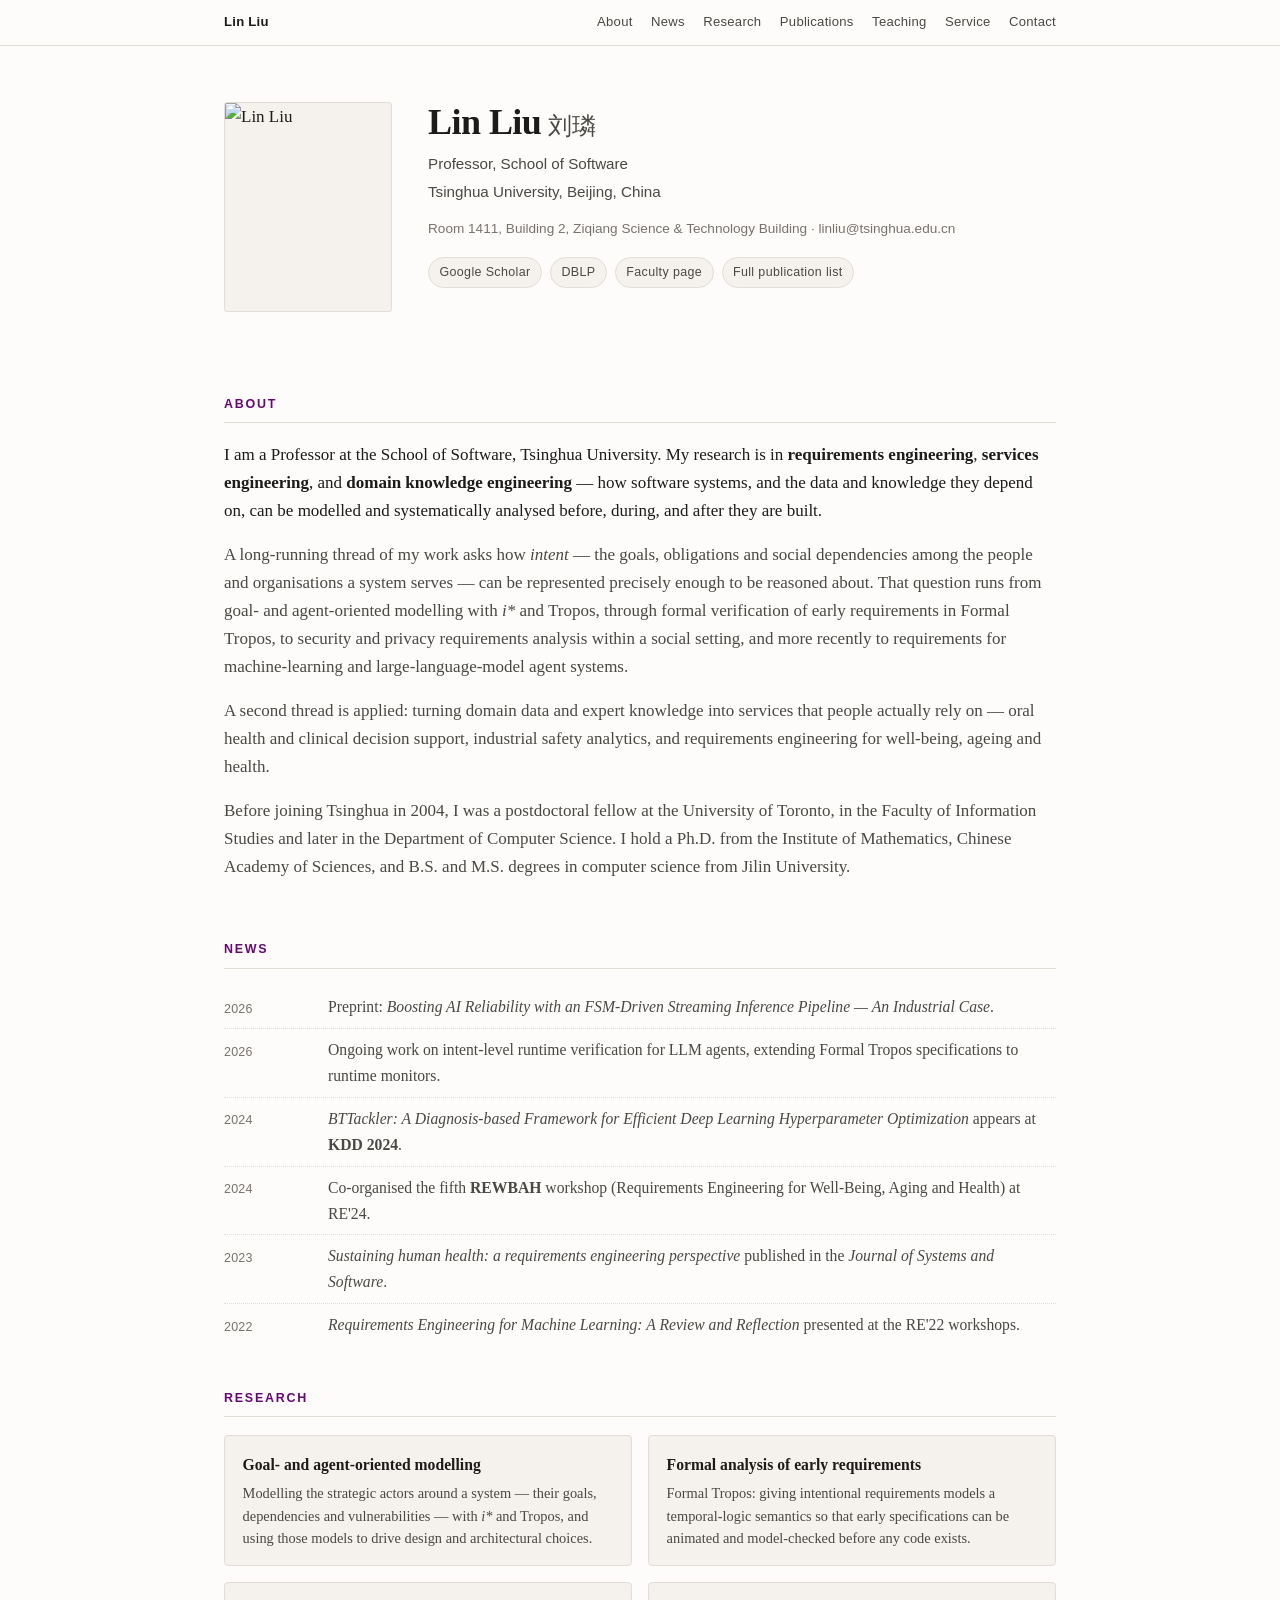
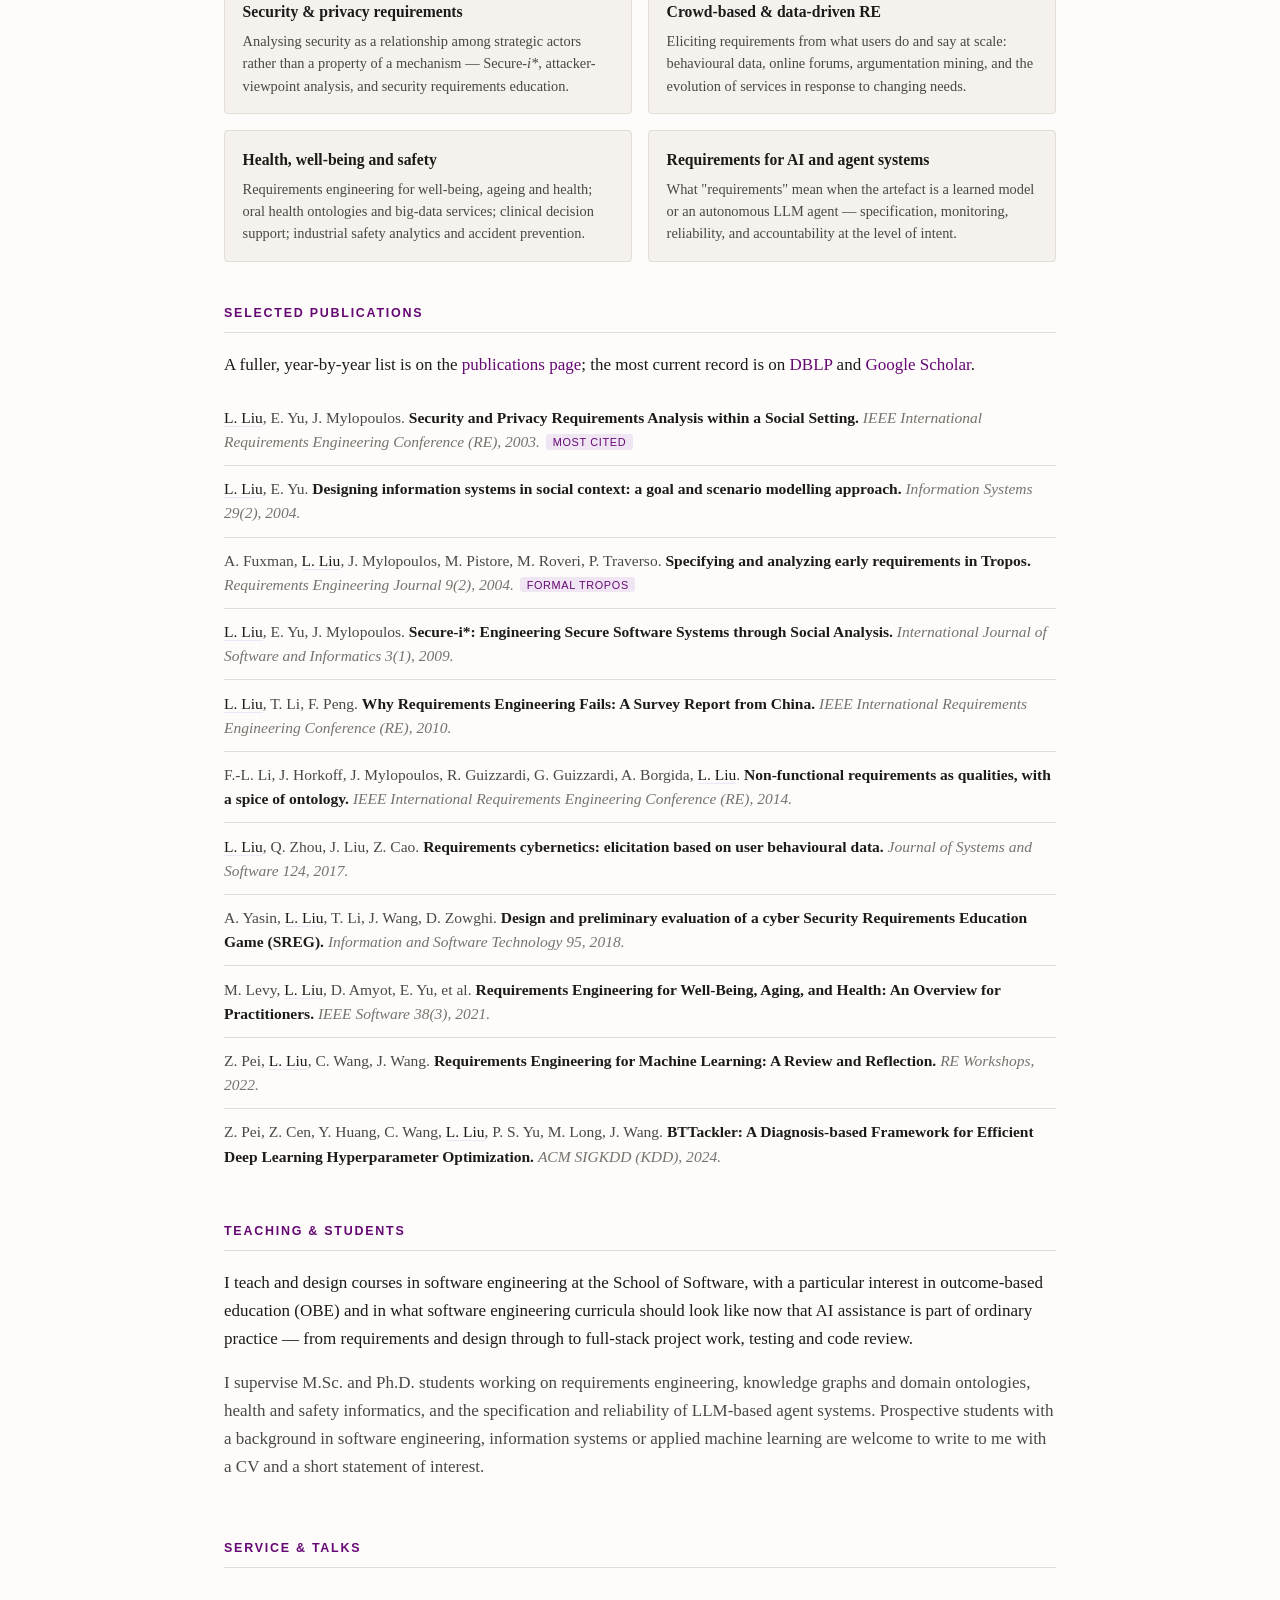
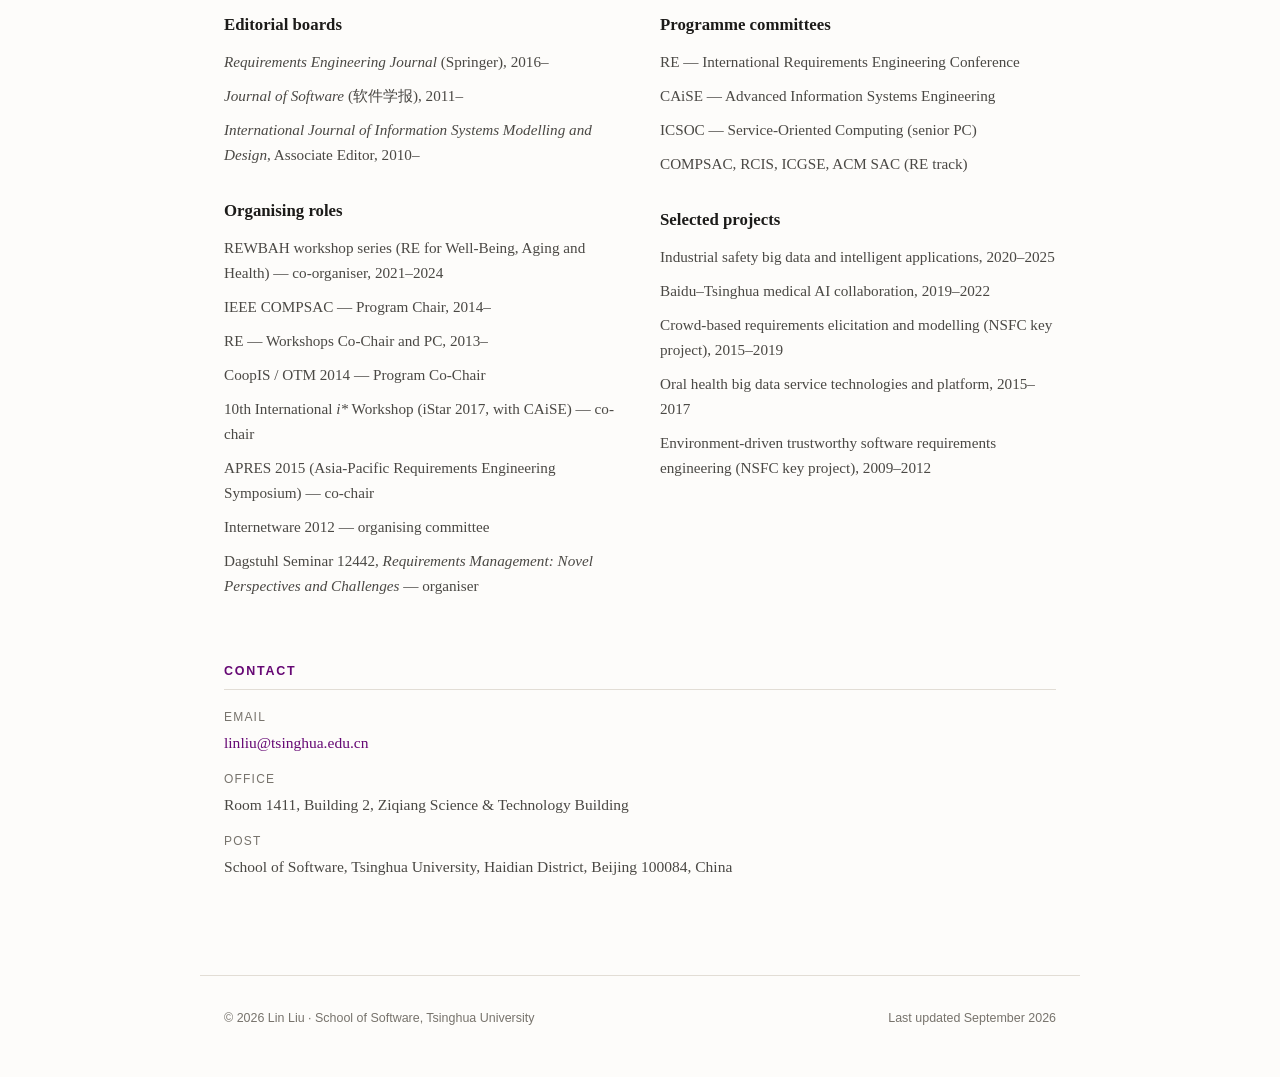
==== index.html @ 6e32fe5e "Add files via upload" ====
<!DOCTYPE html>
<html lang="en">
<head>
<meta charset="utf-8">
<meta name="viewport" content="width=device-width, initial-scale=1">
<title>Lin Liu — School of Software, Tsinghua University</title>
<meta name="description" content="Lin Liu is a Professor at the School of Software, Tsinghua University, working on requirements engineering, services engineering, and domain knowledge engineering.">
<meta property="og:title" content="Lin Liu — School of Software, Tsinghua University">
<meta property="og:description" content="Requirements engineering, services engineering, and domain knowledge engineering.">
<meta property="og:type" content="profile">
<link rel="stylesheet" href="style.css">
<link rel="icon" href="data:image/svg+xml,<svg xmlns='http://www.w3.org/2000/svg' viewBox='0 0 32 32'><text y='26' font-size='26' font-family='Georgia,serif'>刘</text></svg>">
</head>
<body>

<nav class="nav">
  <div class="nav-inner">
    <span class="nav-name">Lin Liu</span>
    <a href="#about">About</a>
    <a href="#news">News</a>
    <a href="#research">Research</a>
    <a href="#publications">Publications</a>
    <a href="#teaching">Teaching</a>
    <a href="#service">Service</a>
    <a href="#contact">Contact</a>
  </div>
</nav>

<div class="wrap">

  <header class="masthead">
    <img class="portrait" src="assets/portrait.svg" alt="Lin Liu">
    <div>
      <h1>Lin Liu<span class="zh">刘璘</span></h1>
      <p class="title">Professor, School of Software</p>
      <p class="affil">Tsinghua University, Beijing, China</p>
      <p class="meta">Room 1411, Building 2, Ziqiang Science &amp; Technology Building · linliu@tsinghua.edu.cn</p>
      <div class="links">
        <a href="https://scholar.google.com/citations?user=0-SZSzgAAAAJ">Google Scholar</a>
        <a href="https://dblp.org/pers/hd/l/Liu_0001:Lin">DBLP</a>
        <a href="https://www.thss.tsinghua.edu.cn/en/faculty/linliu.htm">Faculty page</a>
        <a href="publications.html">Full publication list</a>
      </div>
    </div>
  </header>

  <section id="about">
    <h2>About</h2>
    <p>I am a Professor at the School of Software, Tsinghua University. My research is in
    <strong>requirements engineering</strong>, <strong>services engineering</strong>, and
    <strong>domain knowledge engineering</strong> — how software systems, and the data and knowledge
    they depend on, can be modelled and systematically analysed before, during, and after they are built.</p>

    <p>A long-running thread of my work asks how <em>intent</em> — the goals, obligations and social
    dependencies among the people and organisations a system serves — can be represented precisely enough
    to be reasoned about. That question runs from goal- and agent-oriented modelling with
    <em>i*</em> and Tropos, through formal verification of early requirements in Formal Tropos, to
    security and privacy requirements analysis within a social setting, and more recently to
    requirements for machine-learning and large-language-model agent systems.</p>

    <p>A second thread is applied: turning domain data and expert knowledge into services that people
    actually rely on — oral health and clinical decision support, industrial safety analytics, and
    requirements engineering for well-being, ageing and health.</p>

    <p>Before joining Tsinghua in 2004, I was a postdoctoral fellow at the University of Toronto, in the
    Faculty of Information Studies and later in the Department of Computer Science. I hold a Ph.D. from
    the Institute of Mathematics, Chinese Academy of Sciences, and B.S. and M.S. degrees in computer
    science from Jilin University.</p>
  </section>

  <section id="news">
    <h2>News</h2>
    <ul class="news">
      <li><span class="date">2026</span><span class="item">Preprint: <em>Boosting AI Reliability with an FSM-Driven Streaming Inference Pipeline — An Industrial Case</em>.</span></li>
      <li><span class="date">2026</span><span class="item">Ongoing work on intent-level runtime verification for LLM agents, extending Formal Tropos specifications to runtime monitors.</span></li>
      <li><span class="date">2024</span><span class="item"><em>BTTackler: A Diagnosis-based Framework for Efficient Deep Learning Hyperparameter Optimization</em> appears at <strong>KDD 2024</strong>.</span></li>
      <li><span class="date">2024</span><span class="item">Co-organised the fifth <strong>REWBAH</strong> workshop (Requirements Engineering for Well-Being, Aging and Health) at RE'24.</span></li>
      <li><span class="date">2023</span><span class="item"><em>Sustaining human health: a requirements engineering perspective</em> published in the <em>Journal of Systems and Software</em>.</span></li>
      <li><span class="date">2022</span><span class="item"><em>Requirements Engineering for Machine Learning: A Review and Reflection</em> presented at the RE'22 workshops.</span></li>
    </ul>
  </section>

  <section id="research">
    <h2>Research</h2>
    <div class="themes">
      <div class="theme">
        <h3>Goal- and agent-oriented modelling</h3>
        <p>Modelling the strategic actors around a system — their goals, dependencies and vulnerabilities —
        with <em>i*</em> and Tropos, and using those models to drive design and architectural choices.</p>
      </div>
      <div class="theme">
        <h3>Formal analysis of early requirements</h3>
        <p>Formal Tropos: giving intentional requirements models a temporal-logic semantics so that early
        specifications can be animated and model-checked before any code exists.</p>
      </div>
      <div class="theme">
        <h3>Security &amp; privacy requirements</h3>
        <p>Analysing security as a relationship among strategic actors rather than a property of a
        mechanism — Secure-<em>i*</em>, attacker-viewpoint analysis, and security requirements education.</p>
      </div>
      <div class="theme">
        <h3>Crowd-based &amp; data-driven RE</h3>
        <p>Eliciting requirements from what users do and say at scale: behavioural data, online forums,
        argumentation mining, and the evolution of services in response to changing needs.</p>
      </div>
      <div class="theme">
        <h3>Health, well-being and safety</h3>
        <p>Requirements engineering for well-being, ageing and health; oral health ontologies and big-data
        services; clinical decision support; industrial safety analytics and accident prevention.</p>
      </div>
      <div class="theme">
        <h3>Requirements for AI and agent systems</h3>
        <p>What "requirements" mean when the artefact is a learned model or an autonomous LLM agent —
        specification, monitoring, reliability, and accountability at the level of intent.</p>
      </div>
    </div>
  </section>

  <section id="publications">
    <h2>Selected publications</h2>
    <p>A fuller, year-by-year list is on the <a href="publications.html">publications page</a>;
    the most current record is on <a href="https://dblp.org/pers/hd/l/Liu_0001:Lin">DBLP</a> and
    <a href="https://scholar.google.com/citations?user=0-SZSzgAAAAJ">Google Scholar</a>.</p>
    <ul class="pubs">
      <li><span class="a"><span class="me">L. Liu</span>, E. Yu, J. Mylopoulos.</span>
        <span class="t">Security and Privacy Requirements Analysis within a Social Setting.</span>
        <span class="v">IEEE International Requirements Engineering Conference (RE), 2003.</span><span class="tag">most cited</span></li>
      <li><span class="a"><span class="me">L. Liu</span>, E. Yu.</span>
        <span class="t">Designing information systems in social context: a goal and scenario modelling approach.</span>
        <span class="v">Information Systems 29(2), 2004.</span></li>
      <li><span class="a">A. Fuxman, <span class="me">L. Liu</span>, J. Mylopoulos, M. Pistore, M. Roveri, P. Traverso.</span>
        <span class="t">Specifying and analyzing early requirements in Tropos.</span>
        <span class="v">Requirements Engineering Journal 9(2), 2004.</span><span class="tag">Formal Tropos</span></li>
      <li><span class="a"><span class="me">L. Liu</span>, E. Yu, J. Mylopoulos.</span>
        <span class="t">Secure-i*: Engineering Secure Software Systems through Social Analysis.</span>
        <span class="v">International Journal of Software and Informatics 3(1), 2009.</span></li>
      <li><span class="a"><span class="me">L. Liu</span>, T. Li, F. Peng.</span>
        <span class="t">Why Requirements Engineering Fails: A Survey Report from China.</span>
        <span class="v">IEEE International Requirements Engineering Conference (RE), 2010.</span></li>
      <li><span class="a">F.-L. Li, J. Horkoff, J. Mylopoulos, R. Guizzardi, G. Guizzardi, A. Borgida, <span class="me">L. Liu</span>.</span>
        <span class="t">Non-functional requirements as qualities, with a spice of ontology.</span>
        <span class="v">IEEE International Requirements Engineering Conference (RE), 2014.</span></li>
      <li><span class="a"><span class="me">L. Liu</span>, Q. Zhou, J. Liu, Z. Cao.</span>
        <span class="t">Requirements cybernetics: elicitation based on user behavioural data.</span>
        <span class="v">Journal of Systems and Software 124, 2017.</span></li>
      <li><span class="a">A. Yasin, <span class="me">L. Liu</span>, T. Li, J. Wang, D. Zowghi.</span>
        <span class="t">Design and preliminary evaluation of a cyber Security Requirements Education Game (SREG).</span>
        <span class="v">Information and Software Technology 95, 2018.</span></li>
      <li><span class="a">M. Levy, <span class="me">L. Liu</span>, D. Amyot, E. Yu, et al.</span>
        <span class="t">Requirements Engineering for Well-Being, Aging, and Health: An Overview for Practitioners.</span>
        <span class="v">IEEE Software 38(3), 2021.</span></li>
      <li><span class="a">Z. Pei, <span class="me">L. Liu</span>, C. Wang, J. Wang.</span>
        <span class="t">Requirements Engineering for Machine Learning: A Review and Reflection.</span>
        <span class="v">RE Workshops, 2022.</span></li>
      <li><span class="a">Z. Pei, Z. Cen, Y. Huang, C. Wang, <span class="me">L. Liu</span>, P. S. Yu, M. Long, J. Wang.</span>
        <span class="t">BTTackler: A Diagnosis-based Framework for Efficient Deep Learning Hyperparameter Optimization.</span>
        <span class="v">ACM SIGKDD (KDD), 2024.</span></li>
    </ul>
  </section>

  <section id="teaching">
    <h2>Teaching &amp; students</h2>
    <p>I teach and design courses in software engineering at the School of Software, with a particular
    interest in outcome-based education (OBE) and in what software engineering curricula should look like
    now that AI assistance is part of ordinary practice — from requirements and design through to
    full-stack project work, testing and code review.</p>
    <p>I supervise M.Sc. and Ph.D. students working on requirements engineering, knowledge graphs and
    domain ontologies, health and safety informatics, and the specification and reliability of LLM-based
    agent systems. Prospective students with a background in software engineering, information systems or
    applied machine learning are welcome to write to me with a CV and a short statement of interest.</p>
  </section>

  <section id="service">
    <h2>Service &amp; talks</h2>
    <div class="two-col">
      <div>
        <h3>Editorial boards</h3>
        <ul class="plain">
          <li><em>Requirements Engineering Journal</em> (Springer), 2016–</li>
          <li><em>Journal of Software</em> (软件学报), 2011–</li>
          <li><em>International Journal of Information Systems Modelling and Design</em>, Associate Editor, 2010–</li>
        </ul>
        <h3>Organising roles</h3>
        <ul class="plain">
          <li>REWBAH workshop series (RE for Well-Being, Aging and Health) — co-organiser, 2021–2024</li>
          <li>IEEE COMPSAC — Program Chair, 2014–</li>
          <li>RE — Workshops Co-Chair and PC, 2013–</li>
          <li>CoopIS / OTM 2014 — Program Co-Chair</li>
          <li>10th International <em>i*</em> Workshop (iStar 2017, with CAiSE) — co-chair</li>
          <li>APRES 2015 (Asia-Pacific Requirements Engineering Symposium) — co-chair</li>
          <li>Internetware 2012 — organising committee</li>
          <li>Dagstuhl Seminar 12442, <em>Requirements Management: Novel Perspectives and Challenges</em> — organiser</li>
        </ul>
      </div>
      <div>
        <h3>Programme committees</h3>
        <ul class="plain">
          <li>RE — International Requirements Engineering Conference</li>
          <li>CAiSE — Advanced Information Systems Engineering</li>
          <li>ICSOC — Service-Oriented Computing (senior PC)</li>
          <li>COMPSAC, RCIS, ICGSE, ACM SAC (RE track)</li>
        </ul>
        <h3>Selected projects</h3>
        <ul class="plain">
          <li>Industrial safety big data and intelligent applications, 2020–2025</li>
          <li>Baidu–Tsinghua medical AI collaboration, 2019–2022</li>
          <li>Crowd-based requirements elicitation and modelling (NSFC key project), 2015–2019</li>
          <li>Oral health big data service technologies and platform, 2015–2017</li>
          <li>Environment-driven trustworthy software requirements engineering (NSFC key project), 2009–2012</li>
        </ul>
      </div>
    </div>
  </section>

  <section id="contact">
    <h2>Contact</h2>
    <dl class="contact">
      <dt>Email</dt>
      <dd><a href="mailto:linliu@tsinghua.edu.cn">linliu@tsinghua.edu.cn</a></dd>
      <dt>Office</dt>
      <dd>Room 1411, Building 2, Ziqiang Science &amp; Technology Building</dd>
      <dt>Post</dt>
      <dd>School of Software, Tsinghua University, Haidian District, Beijing 100084, China</dd>
    </dl>
  </section>

</div>

<footer>
  <span>© <span id="y">2026</span> Lin Liu · School of Software, Tsinghua University</span>
  <span>Last updated September 2026</span>
</footer>

<script>document.getElementById('y').textContent = new Date().getFullYear();</script>
</body>
</html>
---- style.css ----
/* ---------------------------------------------------------------
   Academic homepage — Lin Liu
   Single stylesheet, no external dependencies.
   Edit the variables below to restyle the whole site.
----------------------------------------------------------------*/

:root {
  --bg:        #fdfcfa;
  --surface:   #f5f2ee;
  --ink:       #1c1b19;
  --ink-soft:  #4a4844;
  --ink-faint: #77736c;
  --rule:      #e2ddd5;
  --accent:    #660874;   /* Tsinghua purple */
  --accent-soft: #f0e6f3;
  --max: 880px;
  --serif: "Source Serif 4", "Iowan Old Style", Palatino, "Palatino Linotype",
           "Book Antiqua", Georgia, "Songti SC", "Noto Serif CJK SC", serif;
  --sans: "Inter", -apple-system, BlinkMacSystemFont, "Segoe UI", Roboto,
          "Helvetica Neue", "PingFang SC", "Microsoft YaHei", sans-serif;
}

@media (prefers-color-scheme: dark) {
  :root {
    --bg:        #16151a;
    --surface:   #1e1d24;
    --ink:       #e9e6e1;
    --ink-soft:  #bab5ad;
    --ink-faint: #8c877f;
    --rule:      #2f2d36;
    --accent:    #d1a2dd;
    --accent-soft: #2a1f33;
  }
}

* { box-sizing: border-box; }

html { scroll-behavior: smooth; scroll-padding-top: 4.5rem; }

body {
  margin: 0;
  background: var(--bg);
  color: var(--ink);
  font-family: var(--serif);
  font-size: 17px;
  line-height: 1.65;
  -webkit-font-smoothing: antialiased;
}

a { color: var(--accent); text-decoration: none; border-bottom: 1px solid transparent; }
a:hover { border-bottom-color: var(--accent); }

/* ---------- nav ---------- */
.nav {
  position: sticky; top: 0; z-index: 20;
  background: color-mix(in srgb, var(--bg) 92%, transparent);
  backdrop-filter: saturate(180%) blur(8px);
  border-bottom: 1px solid var(--rule);
}
.nav-inner {
  max-width: var(--max); margin: 0 auto; padding: 0.7rem 1.5rem;
  display: flex; flex-wrap: wrap; align-items: baseline; gap: 0.4rem 1.15rem;
  font-family: var(--sans); font-size: 0.82rem; letter-spacing: 0.02em;
}
.nav-name { font-weight: 600; margin-right: auto; color: var(--ink); }
.nav a { color: var(--ink-soft); }
.nav a:hover { color: var(--accent); }

/* ---------- layout ---------- */
.wrap { max-width: var(--max); margin: 0 auto; padding: 0 1.5rem 5rem; }

header.masthead {
  display: flex; gap: 2.25rem; align-items: flex-start;
  padding: 3.5rem 0 2.5rem;
}
.portrait {
  flex: 0 0 168px; width: 168px; height: 210px;
  border-radius: 3px; object-fit: cover;
  background: var(--surface);
  border: 1px solid var(--rule);
}
.masthead h1 {
  font-size: 2.25rem; line-height: 1.15; margin: 0 0 0.15rem;
  font-weight: 600; letter-spacing: -0.015em;
}
.zh { font-size: 1.5rem; color: var(--ink-soft); font-weight: 400; margin-left: 0.45rem; }
.title { font-family: var(--sans); font-size: 0.95rem; color: var(--ink-soft); margin: 0.5rem 0 0.15rem; }
.affil { font-family: var(--sans); font-size: 0.95rem; color: var(--ink-soft); margin: 0; }
.meta { font-family: var(--sans); font-size: 0.85rem; color: var(--ink-faint); margin-top: 0.9rem; }
.links { margin-top: 0.9rem; display: flex; flex-wrap: wrap; gap: 0.5rem; }
.links a {
  font-family: var(--sans); font-size: 0.78rem; letter-spacing: 0.03em;
  padding: 0.28rem 0.65rem; border: 1px solid var(--rule); border-radius: 999px;
  color: var(--ink-soft); background: var(--surface);
}
.links a:hover { border-color: var(--accent); color: var(--accent); }

/* ---------- sections ---------- */
section { padding-top: 2.6rem; }
h2 {
  font-family: var(--sans); font-size: 0.78rem; font-weight: 600;
  text-transform: uppercase; letter-spacing: 0.14em; color: var(--accent);
  margin: 0 0 1.1rem; padding-bottom: 0.5rem; border-bottom: 1px solid var(--rule);
}
h3 { font-size: 1.05rem; margin: 1.6rem 0 0.35rem; font-weight: 600; }
p { margin: 0 0 1rem; color: var(--ink-soft); }
section > p:first-of-type { color: var(--ink); }

/* ---------- news ---------- */
.news { list-style: none; margin: 0; padding: 0; }
.news li { display: flex; gap: 1rem; padding: 0.5rem 0; border-bottom: 1px dotted var(--rule); }
.news li:last-child { border-bottom: none; }
.news .date {
  flex: 0 0 5.5rem; font-family: var(--sans); font-size: 0.78rem;
  color: var(--ink-faint); padding-top: 0.28rem; letter-spacing: 0.02em;
}
.news .item { color: var(--ink-soft); font-size: 0.98rem; }

/* ---------- research themes ---------- */
.themes { display: grid; grid-template-columns: repeat(2, 1fr); gap: 1rem; margin-top: 0.5rem; }
.theme {
  background: var(--surface); border: 1px solid var(--rule);
  border-radius: 4px; padding: 1rem 1.1rem;
}
.theme h3 { margin: 0 0 0.3rem; font-size: 0.98rem; }
.theme p { margin: 0; font-size: 0.9rem; line-height: 1.55; color: var(--ink-soft); }

/* ---------- publications ---------- */
.pubs { list-style: none; margin: 0; padding: 0; counter-reset: pub; }
.pubs li {
  padding: 0.7rem 0 0.7rem 0; border-bottom: 1px solid var(--rule);
  font-size: 0.97rem; line-height: 1.55;
}
.pubs li:last-child { border-bottom: none; }
.pubs .t { color: var(--ink); font-weight: 600; }
.pubs .a { color: var(--ink-soft); }
.pubs .v { color: var(--ink-faint); font-style: italic; }
.pubs .me { color: var(--ink); border-bottom: 1px solid var(--accent-soft); }
.year-head {
  font-family: var(--sans); font-size: 0.95rem; font-weight: 600;
  margin: 2rem 0 0.4rem; color: var(--ink); letter-spacing: 0.02em;
}
.tag {
  font-family: var(--sans); font-size: 0.68rem; letter-spacing: 0.06em;
  text-transform: uppercase; color: var(--accent); background: var(--accent-soft);
  padding: 0.1rem 0.4rem; border-radius: 3px; margin-left: 0.4rem;
  vertical-align: 0.08em; white-space: nowrap;
}

/* ---------- service ---------- */
.two-col { display: grid; grid-template-columns: repeat(2, 1fr); gap: 0 2.5rem; }
.plain { list-style: none; margin: 0 0 1rem; padding: 0; }
.plain li { padding: 0.28rem 0; font-size: 0.95rem; color: var(--ink-soft); }

/* ---------- contact ---------- */
.contact { font-size: 0.97rem; }
.contact dt { font-family: var(--sans); font-size: 0.75rem; text-transform: uppercase;
  letter-spacing: 0.1em; color: var(--ink-faint); margin-top: 0.9rem; }
.contact dd { margin: 0.15rem 0 0; color: var(--ink-soft); }

footer {
  max-width: var(--max); margin: 0 auto; padding: 2rem 1.5rem 3rem;
  border-top: 1px solid var(--rule);
  font-family: var(--sans); font-size: 0.78rem; color: var(--ink-faint);
  display: flex; justify-content: space-between; flex-wrap: wrap; gap: 0.5rem;
}

/* ---------- responsive ---------- */
@media (max-width: 680px) {
  body { font-size: 16px; }
  header.masthead { flex-direction: column; gap: 1.25rem; padding-top: 2.25rem; }
  .portrait { width: 132px; height: 165px; flex-basis: auto; }
  .masthead h1 { font-size: 1.8rem; }
  .themes, .two-col { grid-template-columns: 1fr; }
  .news li { flex-direction: column; gap: 0.1rem; }
  .news .date { padding-top: 0; }
  .nav-inner { gap: 0.35rem 0.9rem; font-size: 0.78rem; }
}

@media print {
  .nav { display: none; }
  body { font-size: 11pt; background: #fff; color: #000; }
}
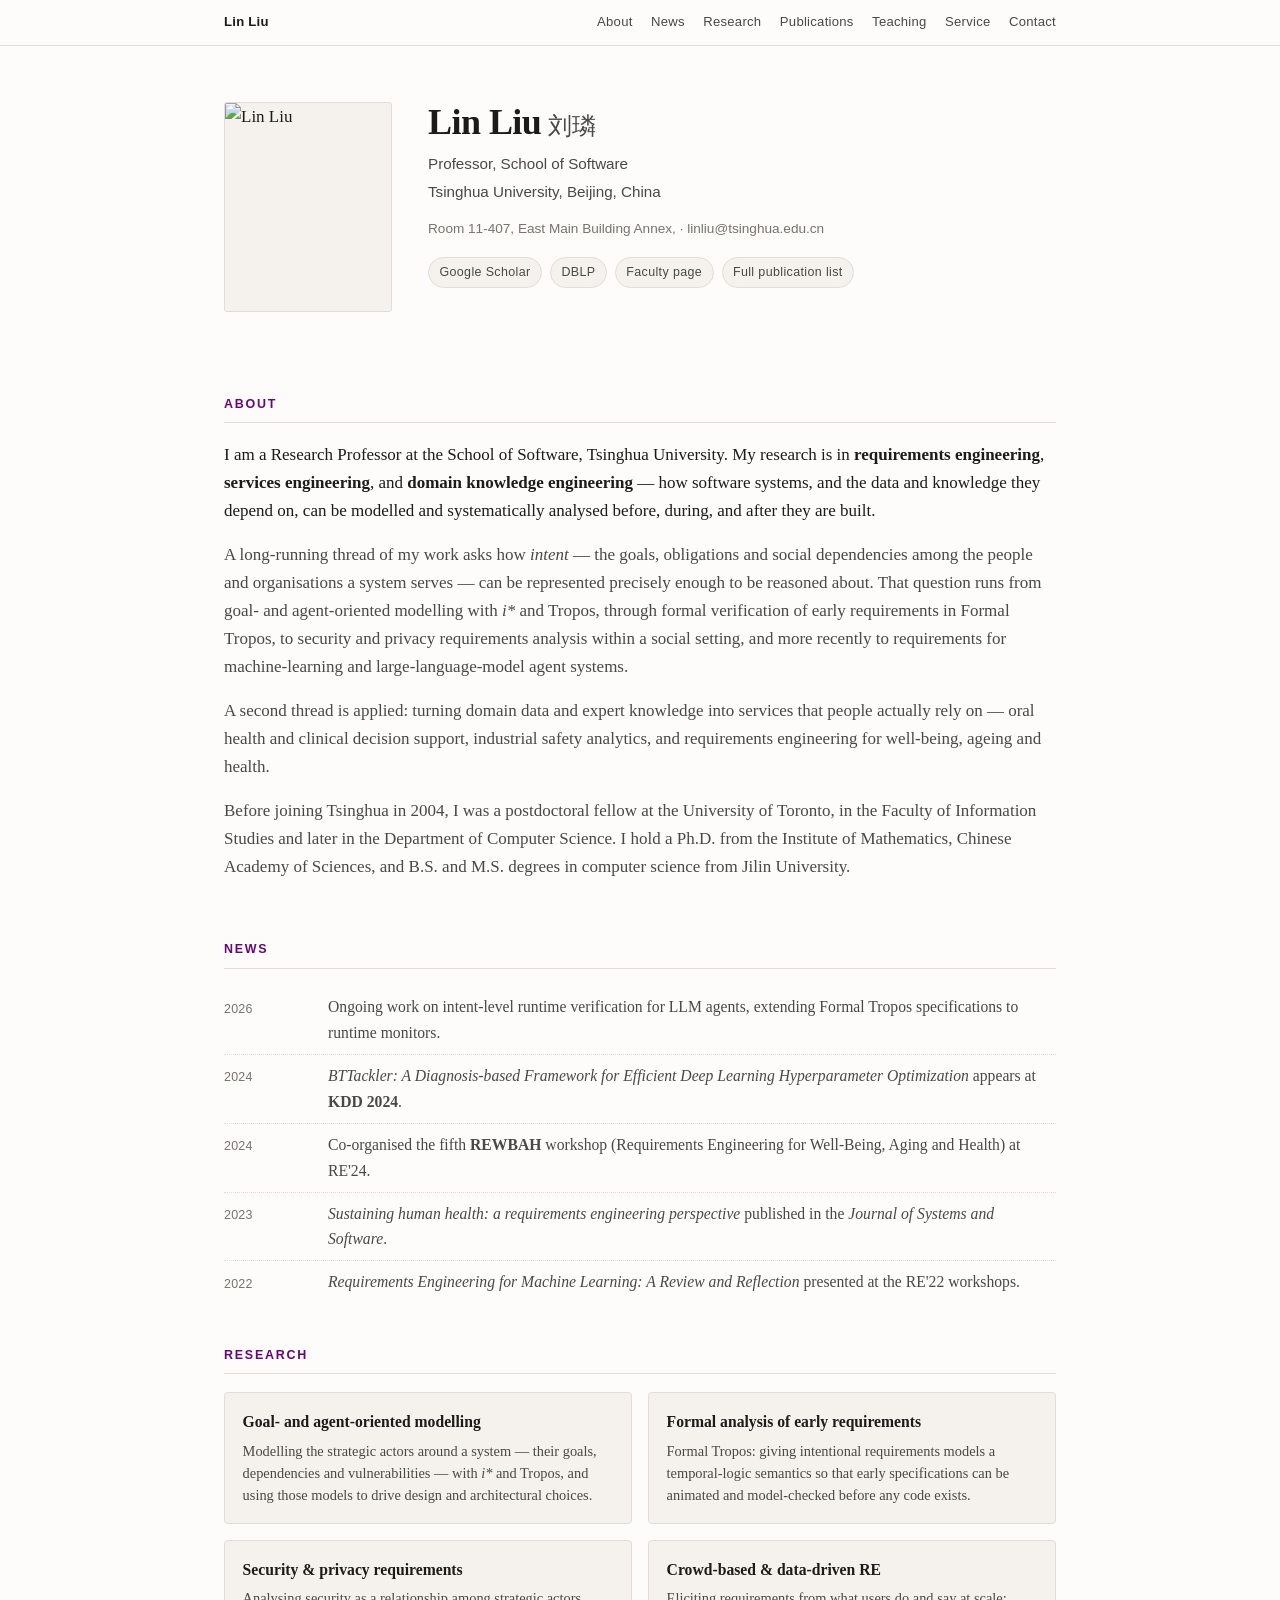
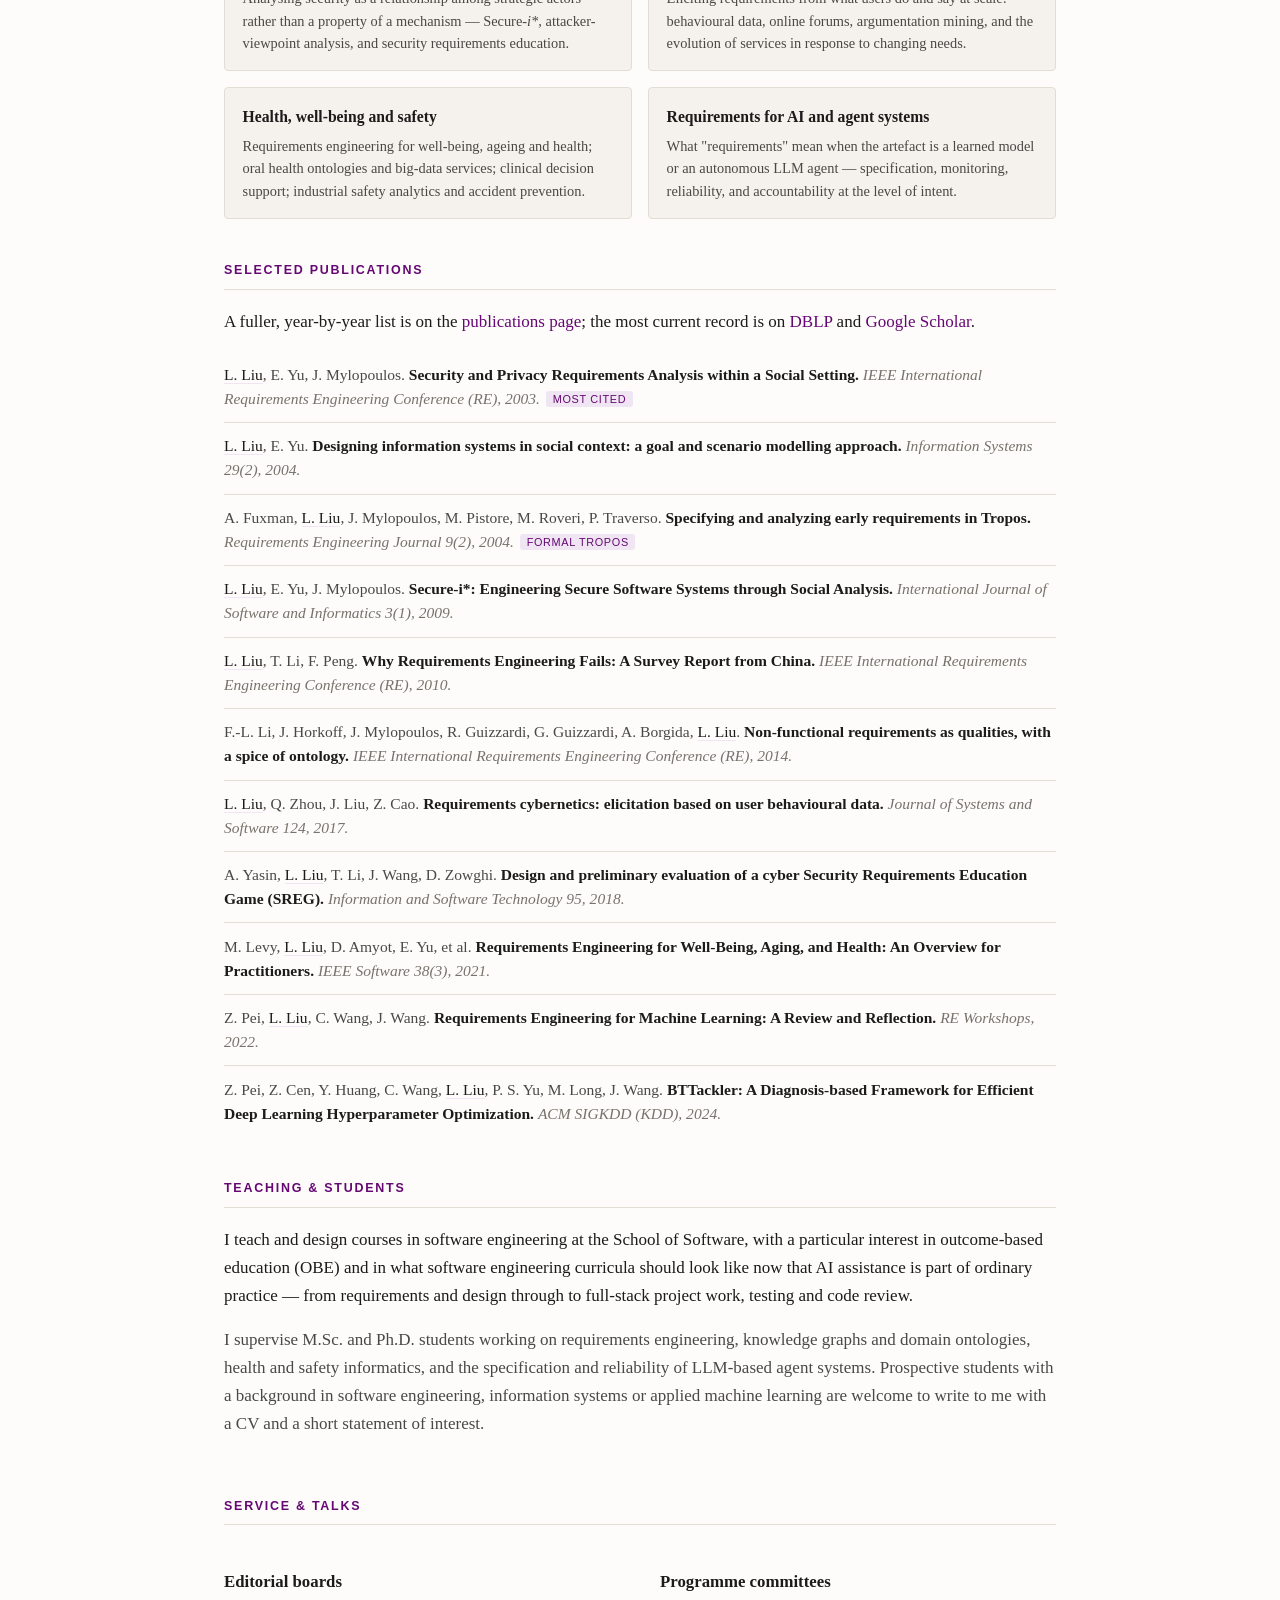
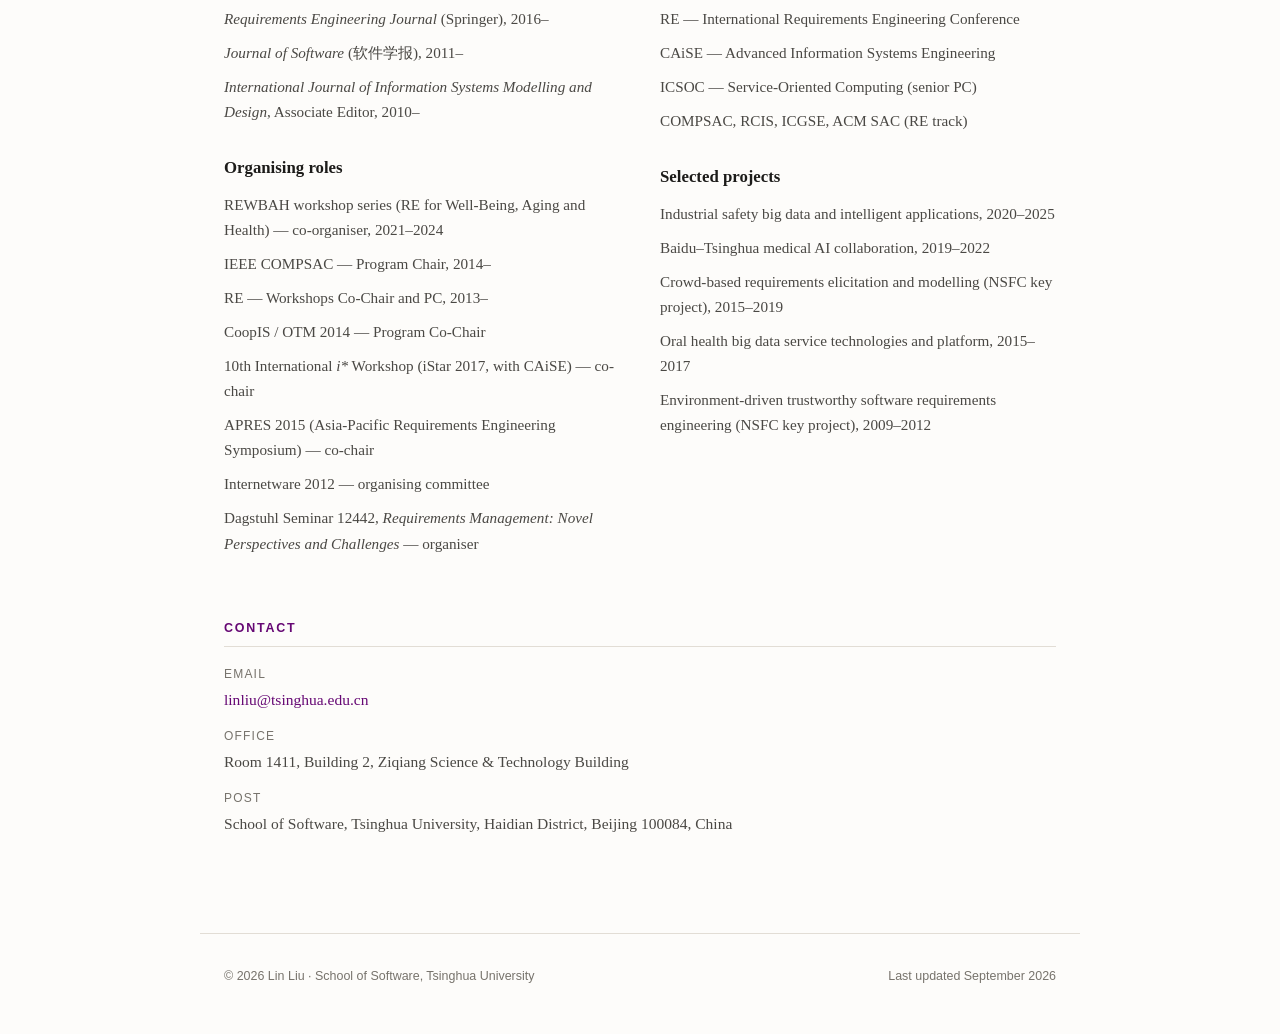
==== commit ae1d6338: "Change title to Research Professor and update contact Updated professor title and contact informatio" ====
--- a/index.html
+++ b/index.html
@@ -4,7 +4,7 @@
 <meta charset="utf-8">
 <meta name="viewport" content="width=device-width, initial-scale=1">
 <title>Lin Liu — School of Software, Tsinghua University</title>
-<meta name="description" content="Lin Liu is a Professor at the School of Software, Tsinghua University, working on requirements engineering, services engineering, and domain knowledge engineering.">
+<meta name="description" content="Lin Liu is a Research Professor at the School of Software, Tsinghua University, working on requirements engineering, services engineering, and domain knowledge engineering.">
 <meta property="og:title" content="Lin Liu — School of Software, Tsinghua University">
 <meta property="og:description" content="Requirements engineering, services engineering, and domain knowledge engineering.">
 <meta property="og:type" content="profile">
@@ -34,7 +34,7 @@
       <h1>Lin Liu<span class="zh">刘璘</span></h1>
       <p class="title">Professor, School of Software</p>
       <p class="affil">Tsinghua University, Beijing, China</p>
-      <p class="meta">Room 1411, Building 2, Ziqiang Science &amp; Technology Building · linliu@tsinghua.edu.cn</p>
+      <p class="meta">Room 11-407, East Main Building Annex, · linliu@tsinghua.edu.cn</p>
       <div class="links">
         <a href="https://scholar.google.com/citations?user=0-SZSzgAAAAJ">Google Scholar</a>
         <a href="https://dblp.org/pers/hd/l/Liu_0001:Lin">DBLP</a>
@@ -46,7 +46,7 @@
 
   <section id="about">
     <h2>About</h2>
-    <p>I am a Professor at the School of Software, Tsinghua University. My research is in
+    <p>I am a Research Professor at the School of Software, Tsinghua University. My research is in
     <strong>requirements engineering</strong>, <strong>services engineering</strong>, and
     <strong>domain knowledge engineering</strong> — how software systems, and the data and knowledge
     they depend on, can be modelled and systematically analysed before, during, and after they are built.</p>
@@ -71,7 +71,6 @@
   <section id="news">
     <h2>News</h2>
     <ul class="news">
-      <li><span class="date">2026</span><span class="item">Preprint: <em>Boosting AI Reliability with an FSM-Driven Streaming Inference Pipeline — An Industrial Case</em>.</span></li>
       <li><span class="date">2026</span><span class="item">Ongoing work on intent-level runtime verification for LLM agents, extending Formal Tropos specifications to runtime monitors.</span></li>
       <li><span class="date">2024</span><span class="item"><em>BTTackler: A Diagnosis-based Framework for Efficient Deep Learning Hyperparameter Optimization</em> appears at <strong>KDD 2024</strong>.</span></li>
       <li><span class="date">2024</span><span class="item">Co-organised the fifth <strong>REWBAH</strong> workshop (Requirements Engineering for Well-Being, Aging and Health) at RE'24.</span></li>
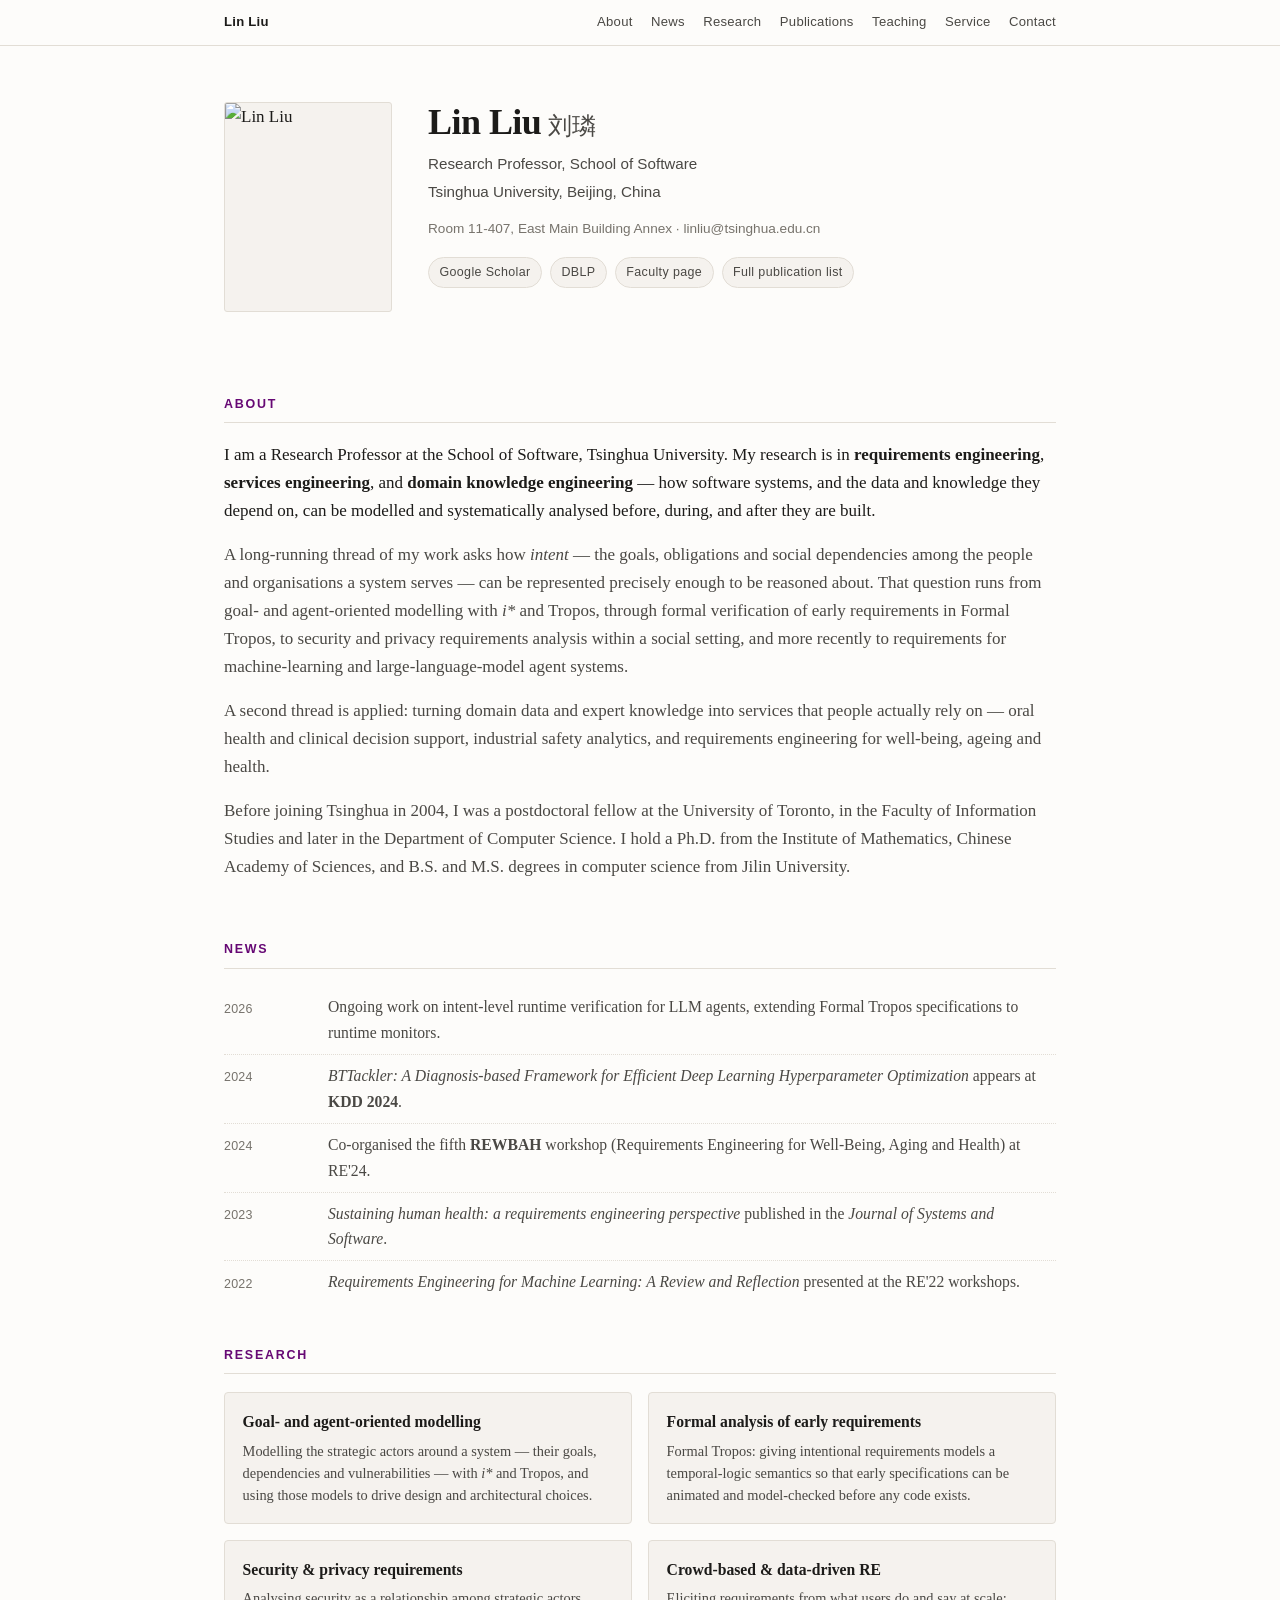
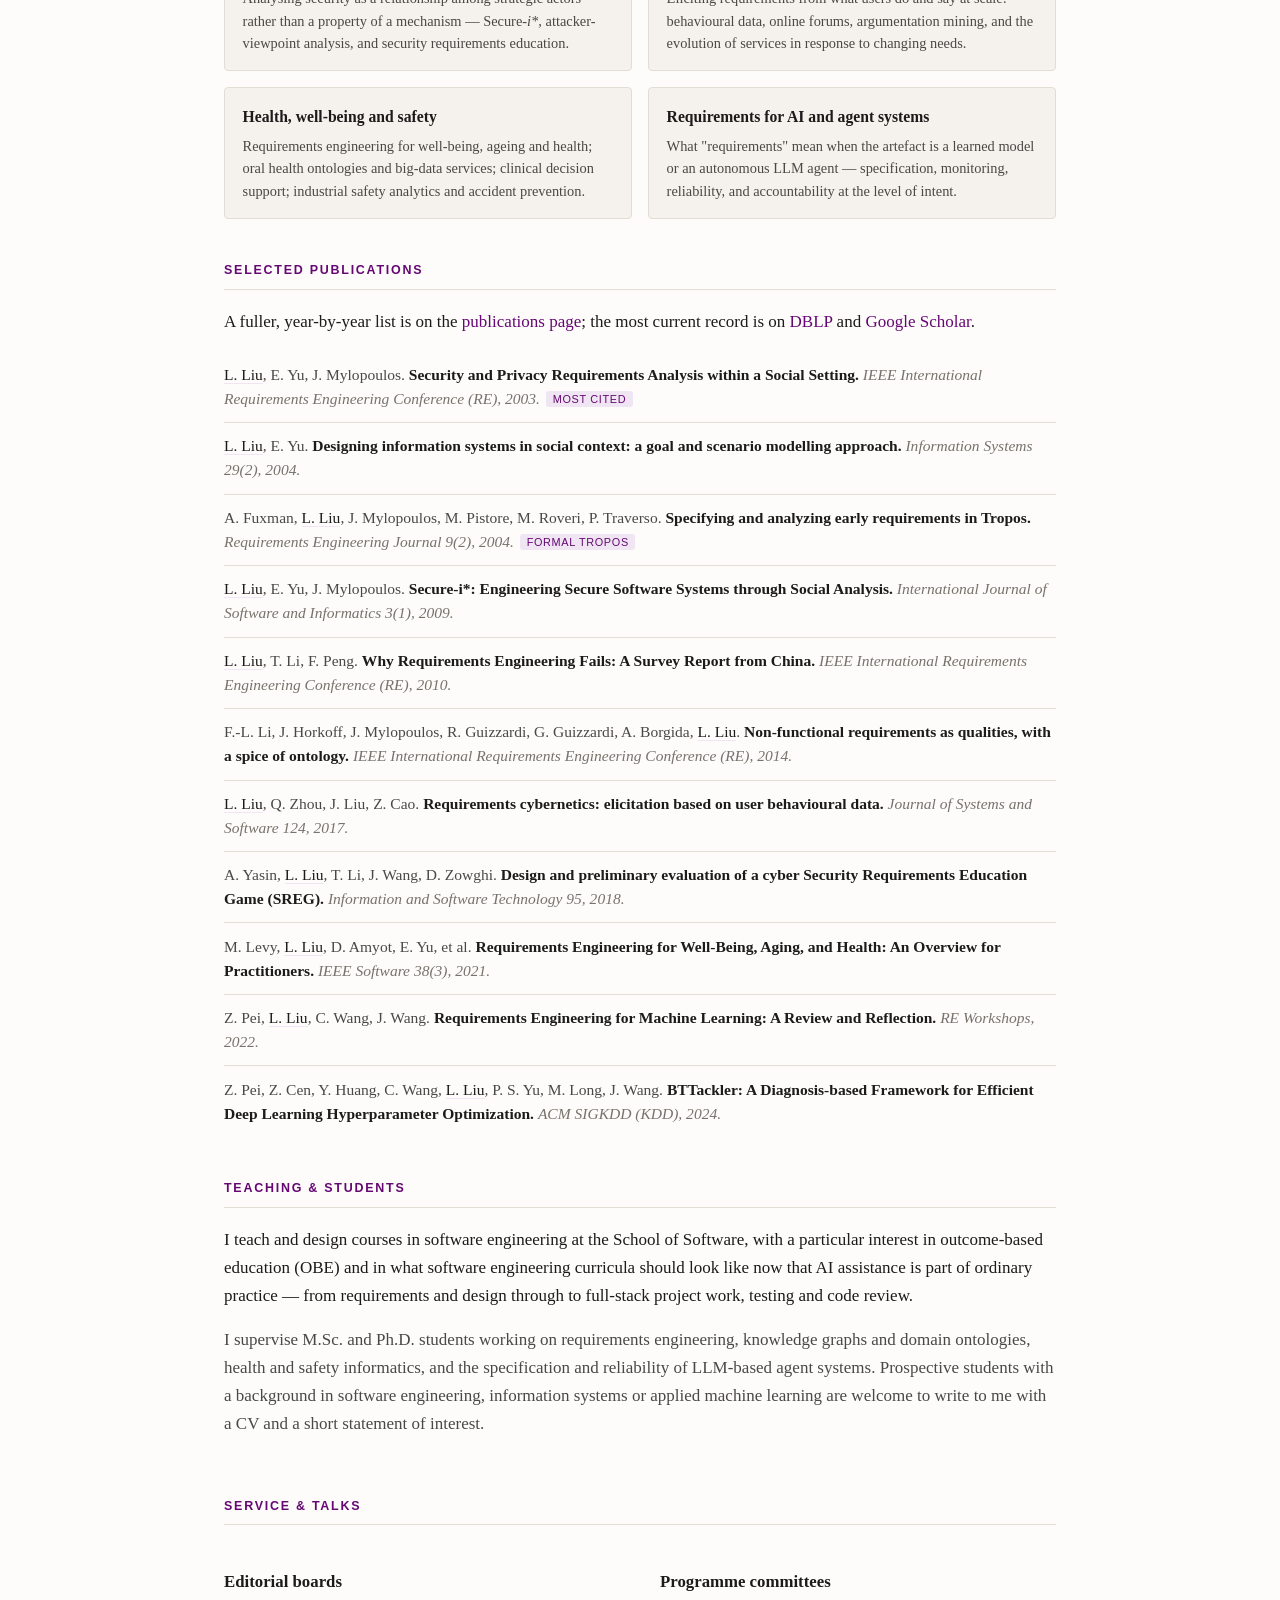
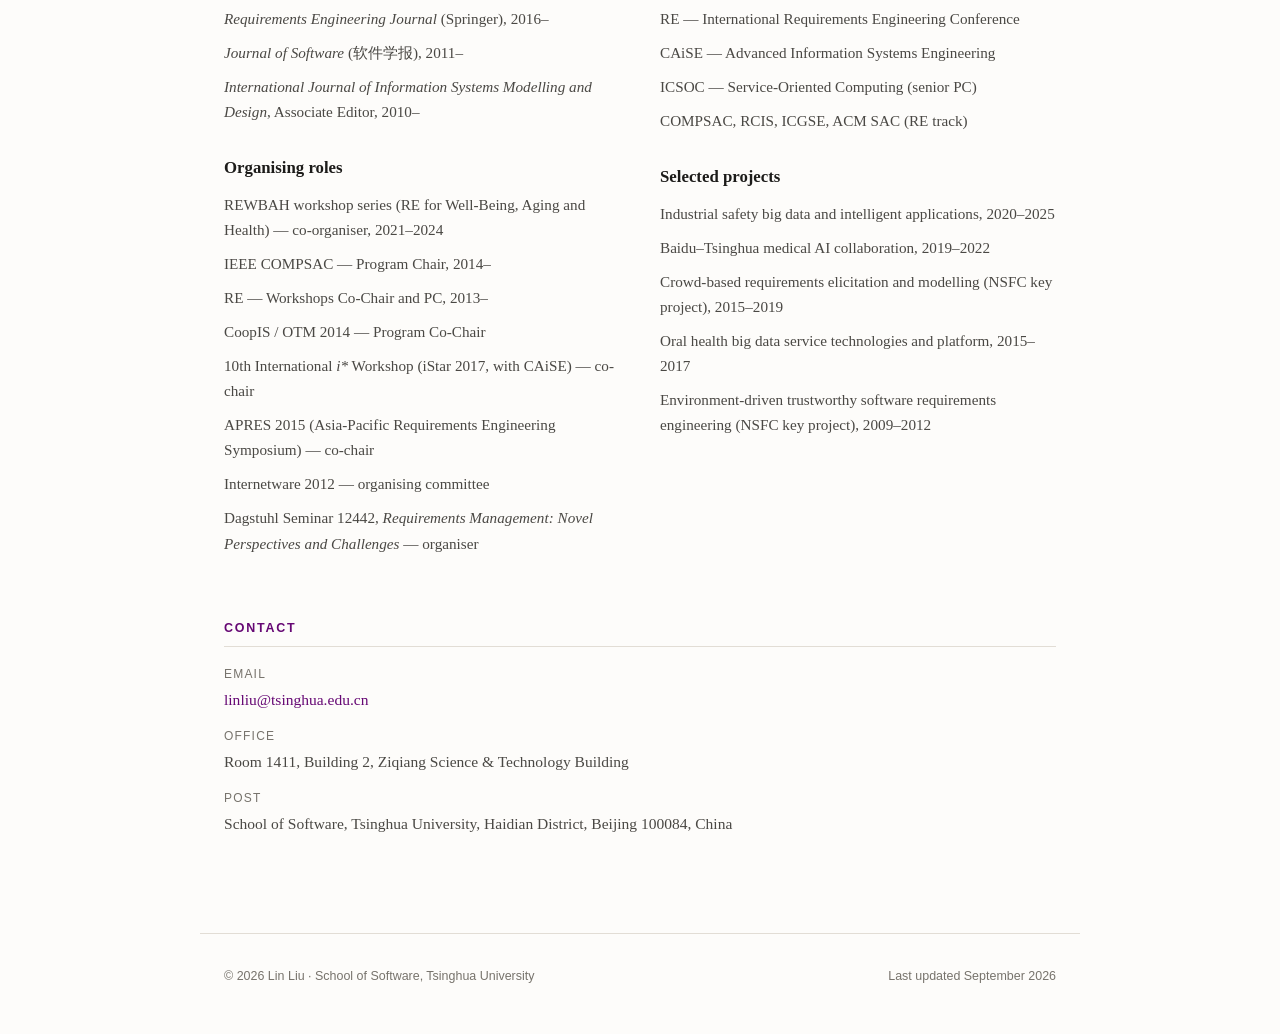
==== commit 769c5cd4: "Update index.html" ====
--- a/index.html
+++ b/index.html
@@ -32,9 +32,9 @@
     <img class="portrait" src="assets/portrait.svg" alt="Lin Liu">
     <div>
       <h1>Lin Liu<span class="zh">刘璘</span></h1>
-      <p class="title">Professor, School of Software</p>
+      <p class="title">Research Professor, School of Software</p>
       <p class="affil">Tsinghua University, Beijing, China</p>
-      <p class="meta">Room 11-407, East Main Building Annex, · linliu@tsinghua.edu.cn</p>
+      <p class="meta">Room 11-407, East Main Building Annex · linliu@tsinghua.edu.cn</p>
       <div class="links">
         <a href="https://scholar.google.com/citations?user=0-SZSzgAAAAJ">Google Scholar</a>
         <a href="https://dblp.org/pers/hd/l/Liu_0001:Lin">DBLP</a>
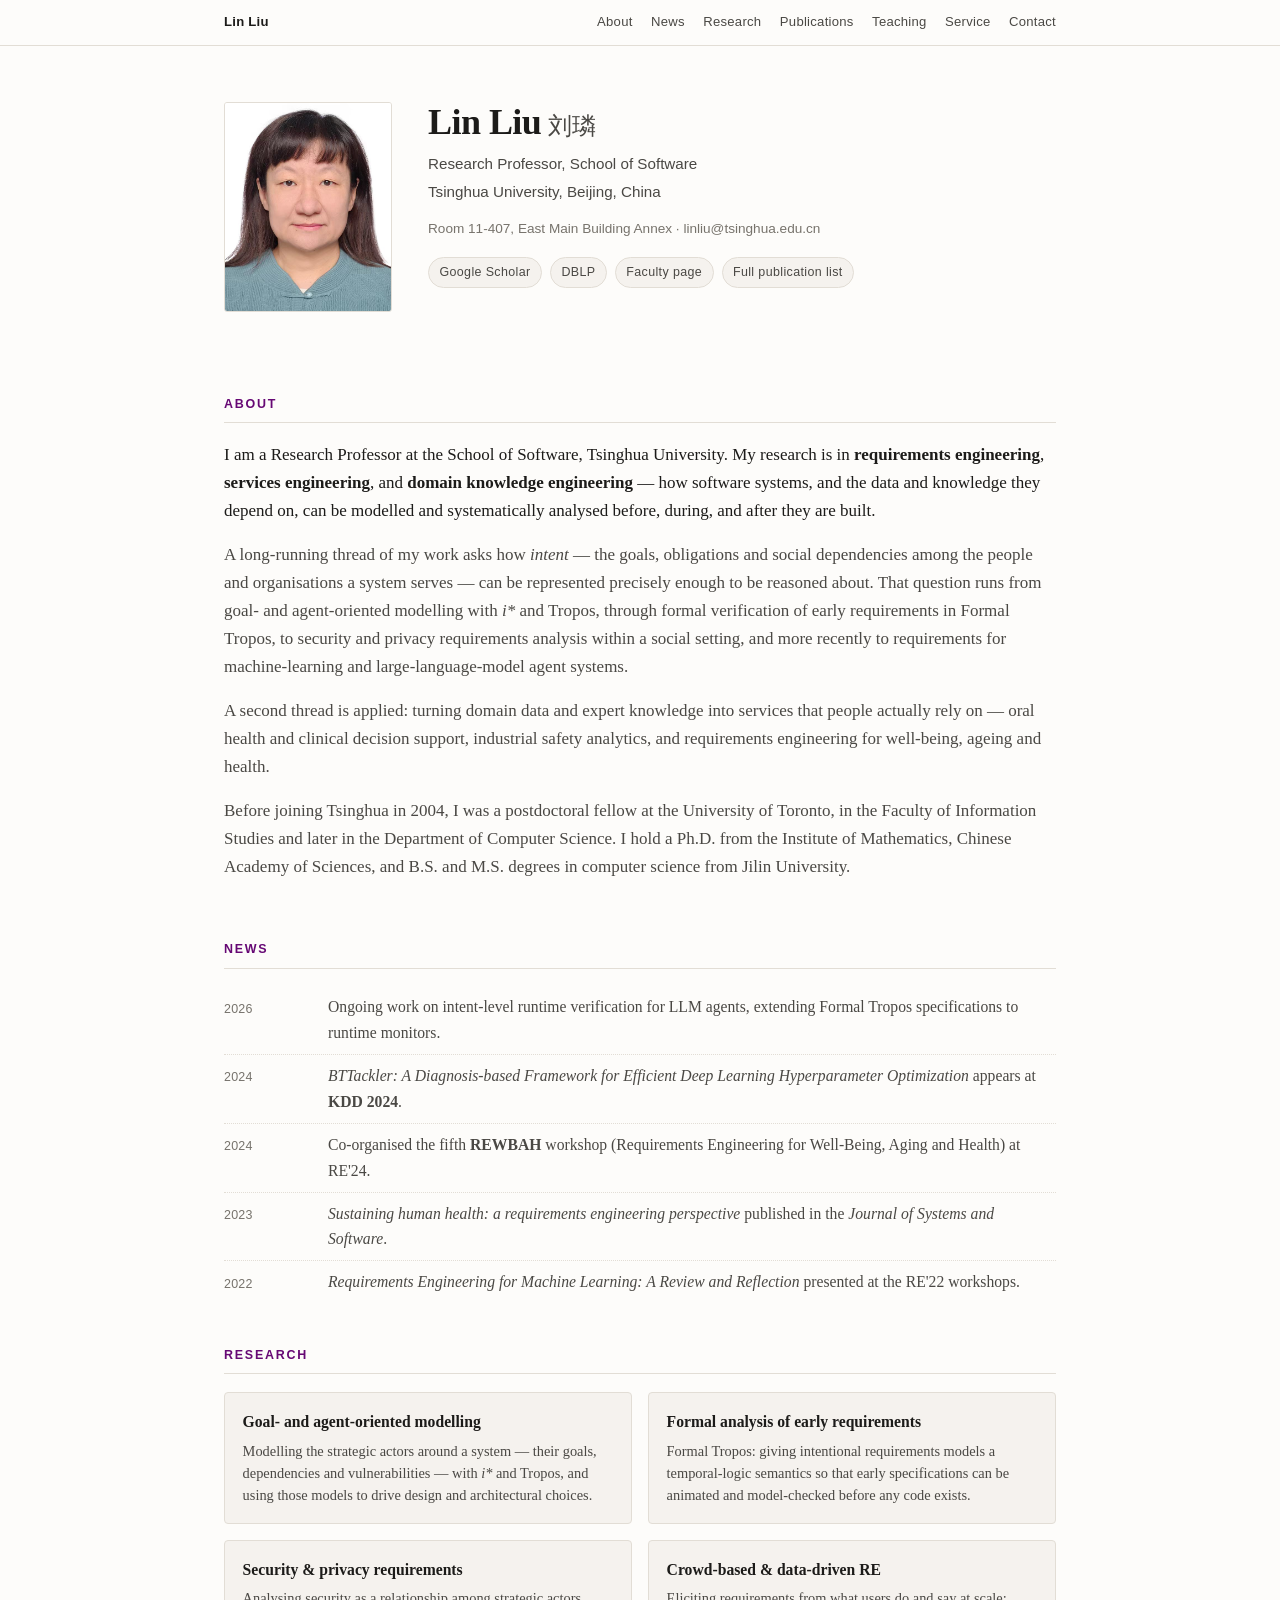
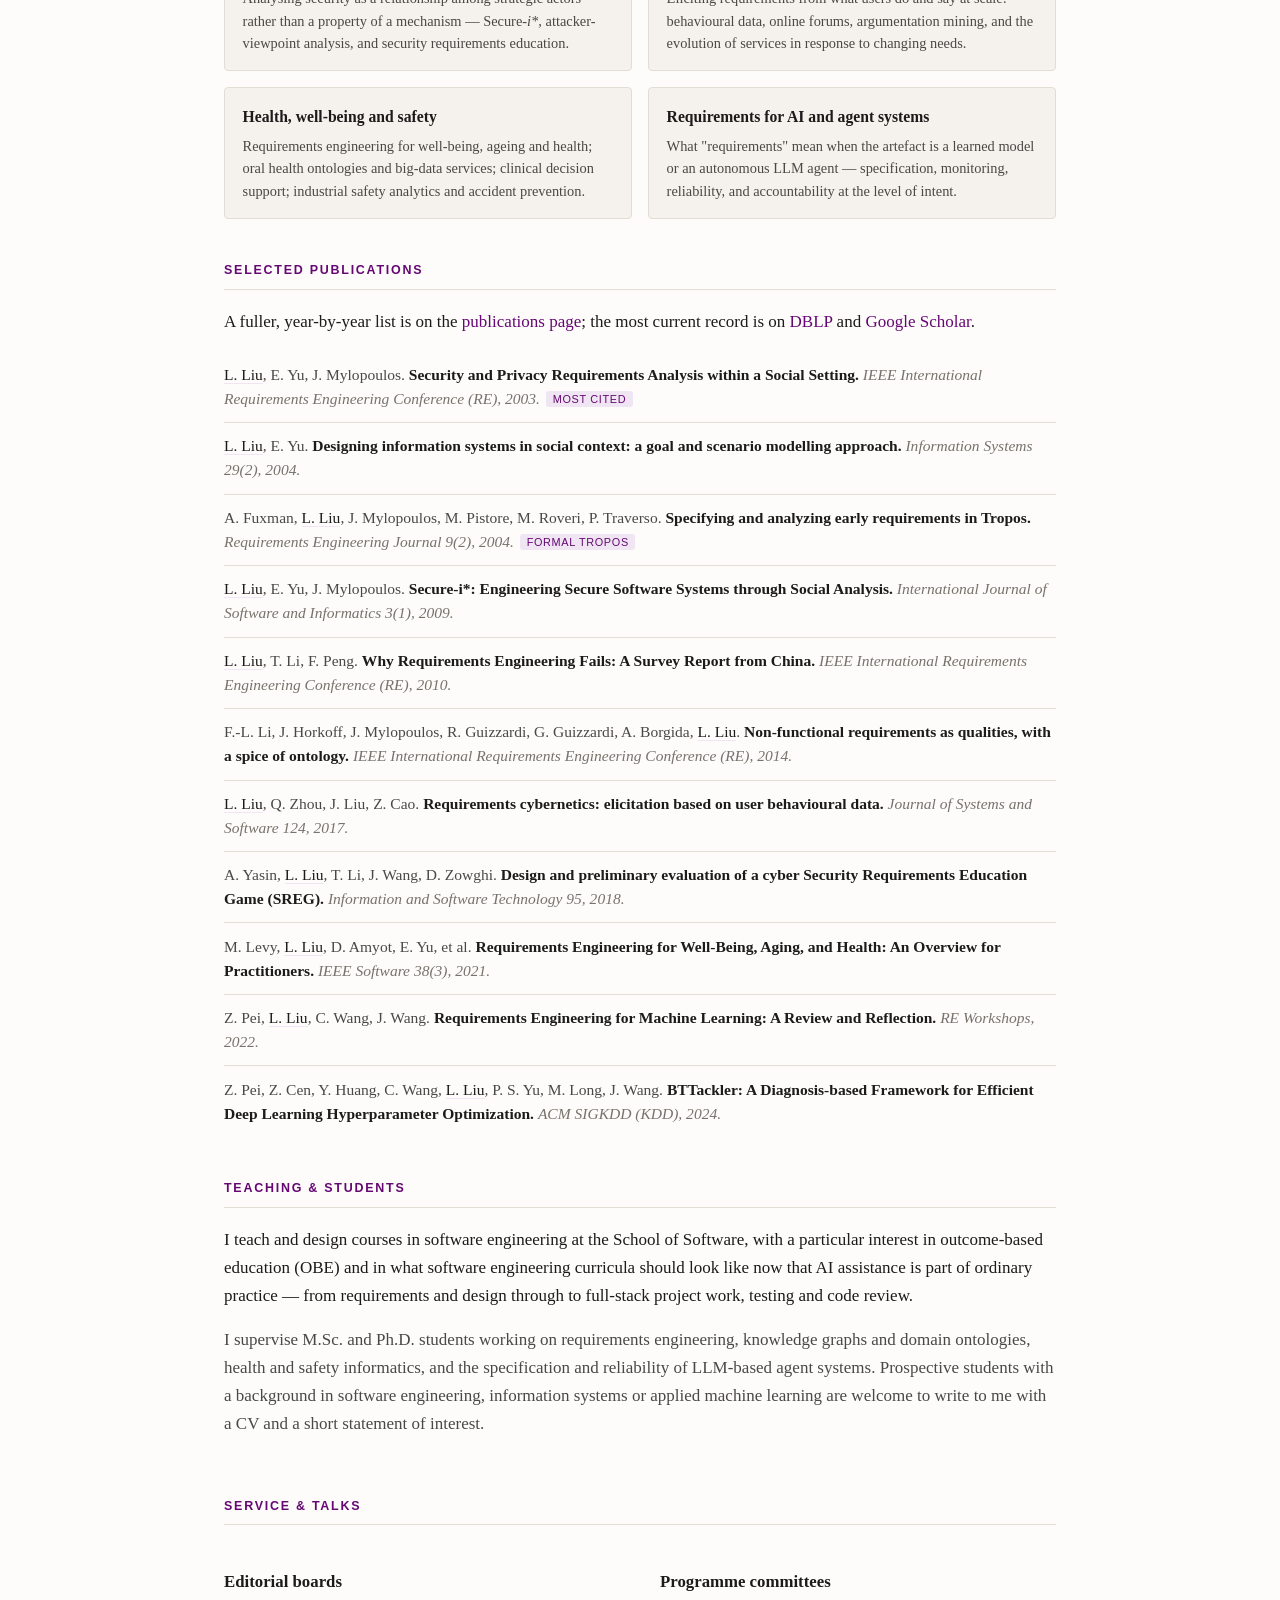
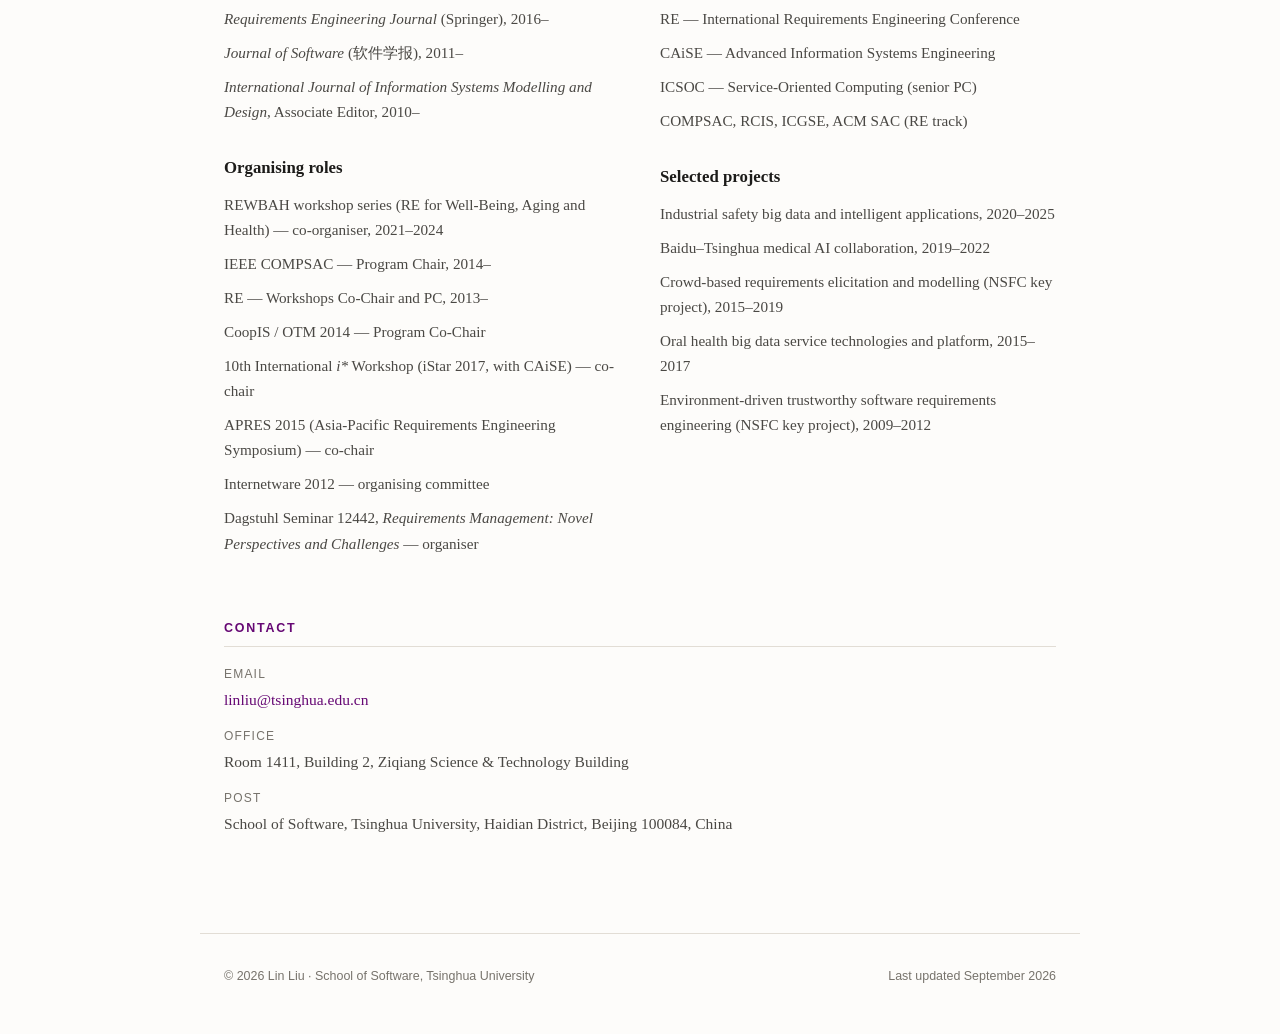
==== commit 612ea77c: "Update index.html" ====
--- a/index.html
+++ b/index.html
@@ -29,7 +29,7 @@
 <div class="wrap">
 
   <header class="masthead">
-    <img class="portrait" src="assets/portrait.svg" alt="Lin Liu">
+    <img class="portrait" src="assets/LinLiu.jpg" alt="Lin Liu">
     <div>
       <h1>Lin Liu<span class="zh">刘璘</span></h1>
       <p class="title">Research Professor, School of Software</p>
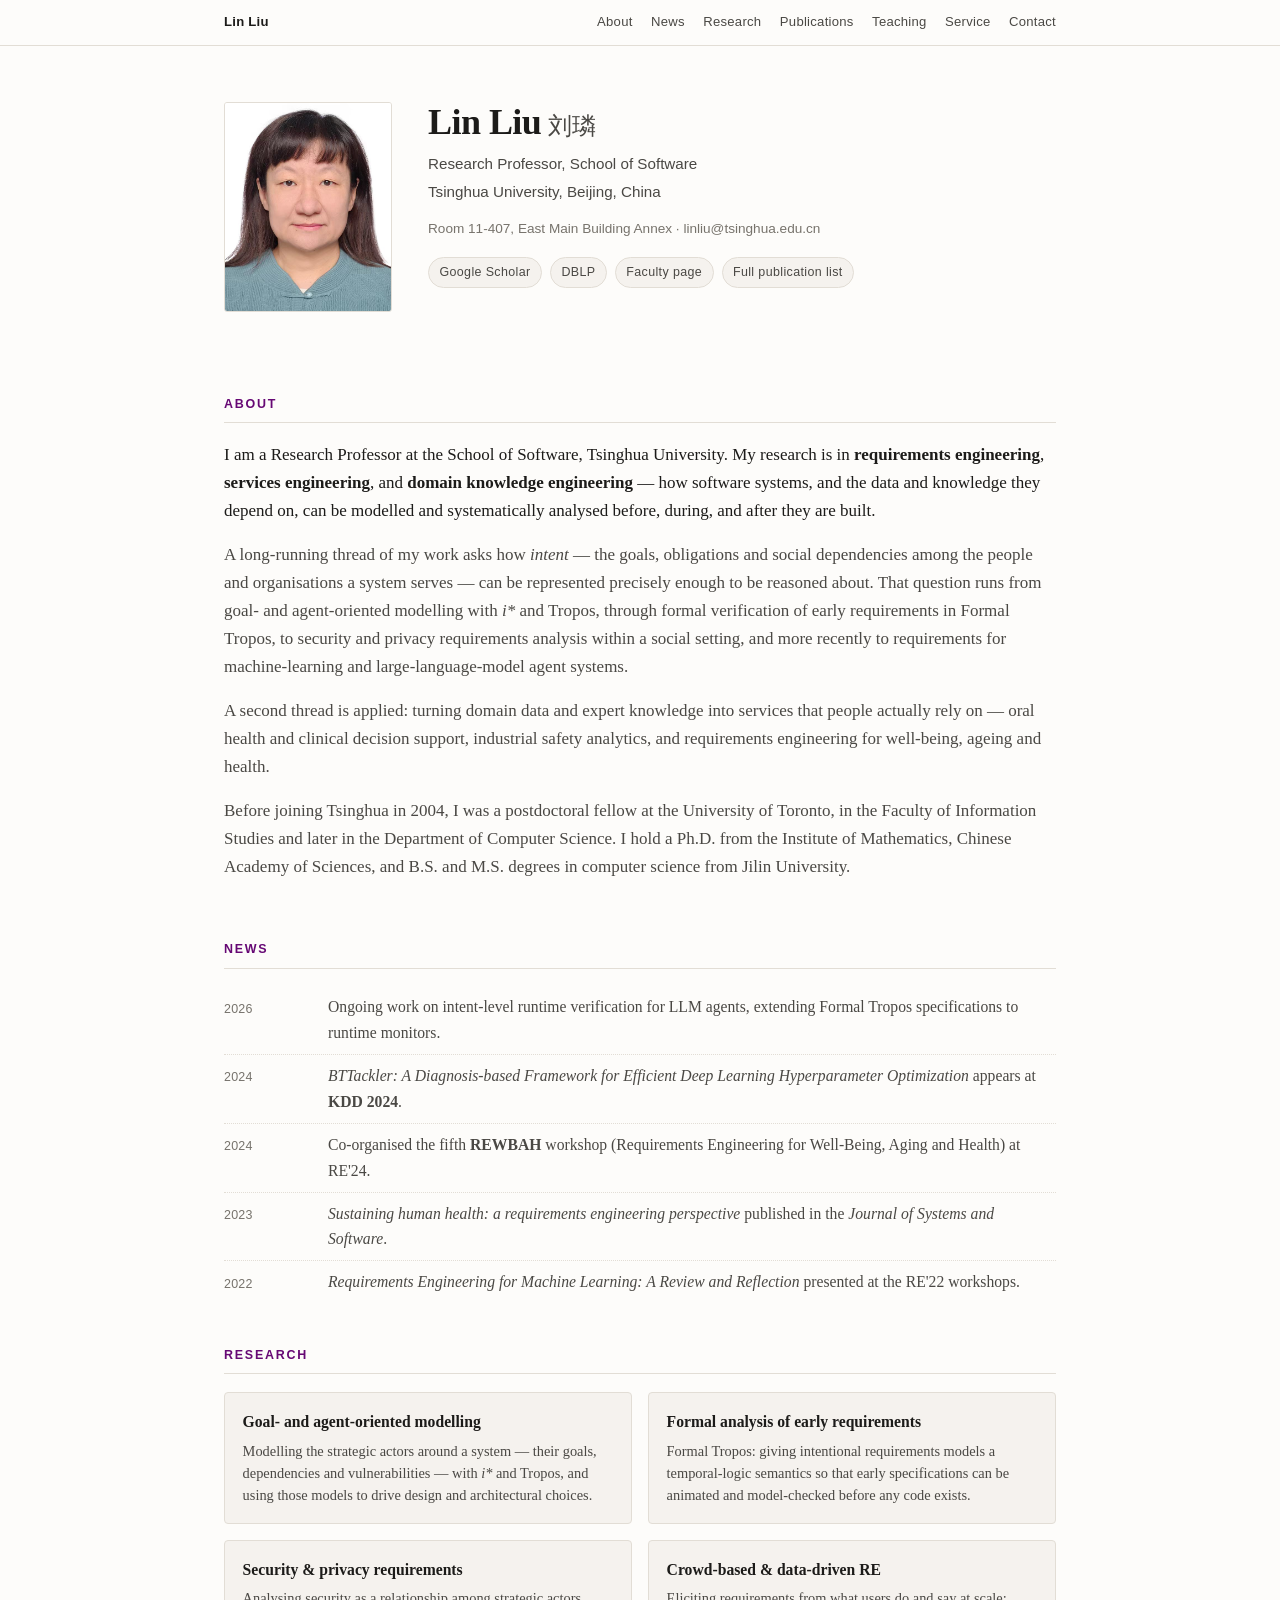
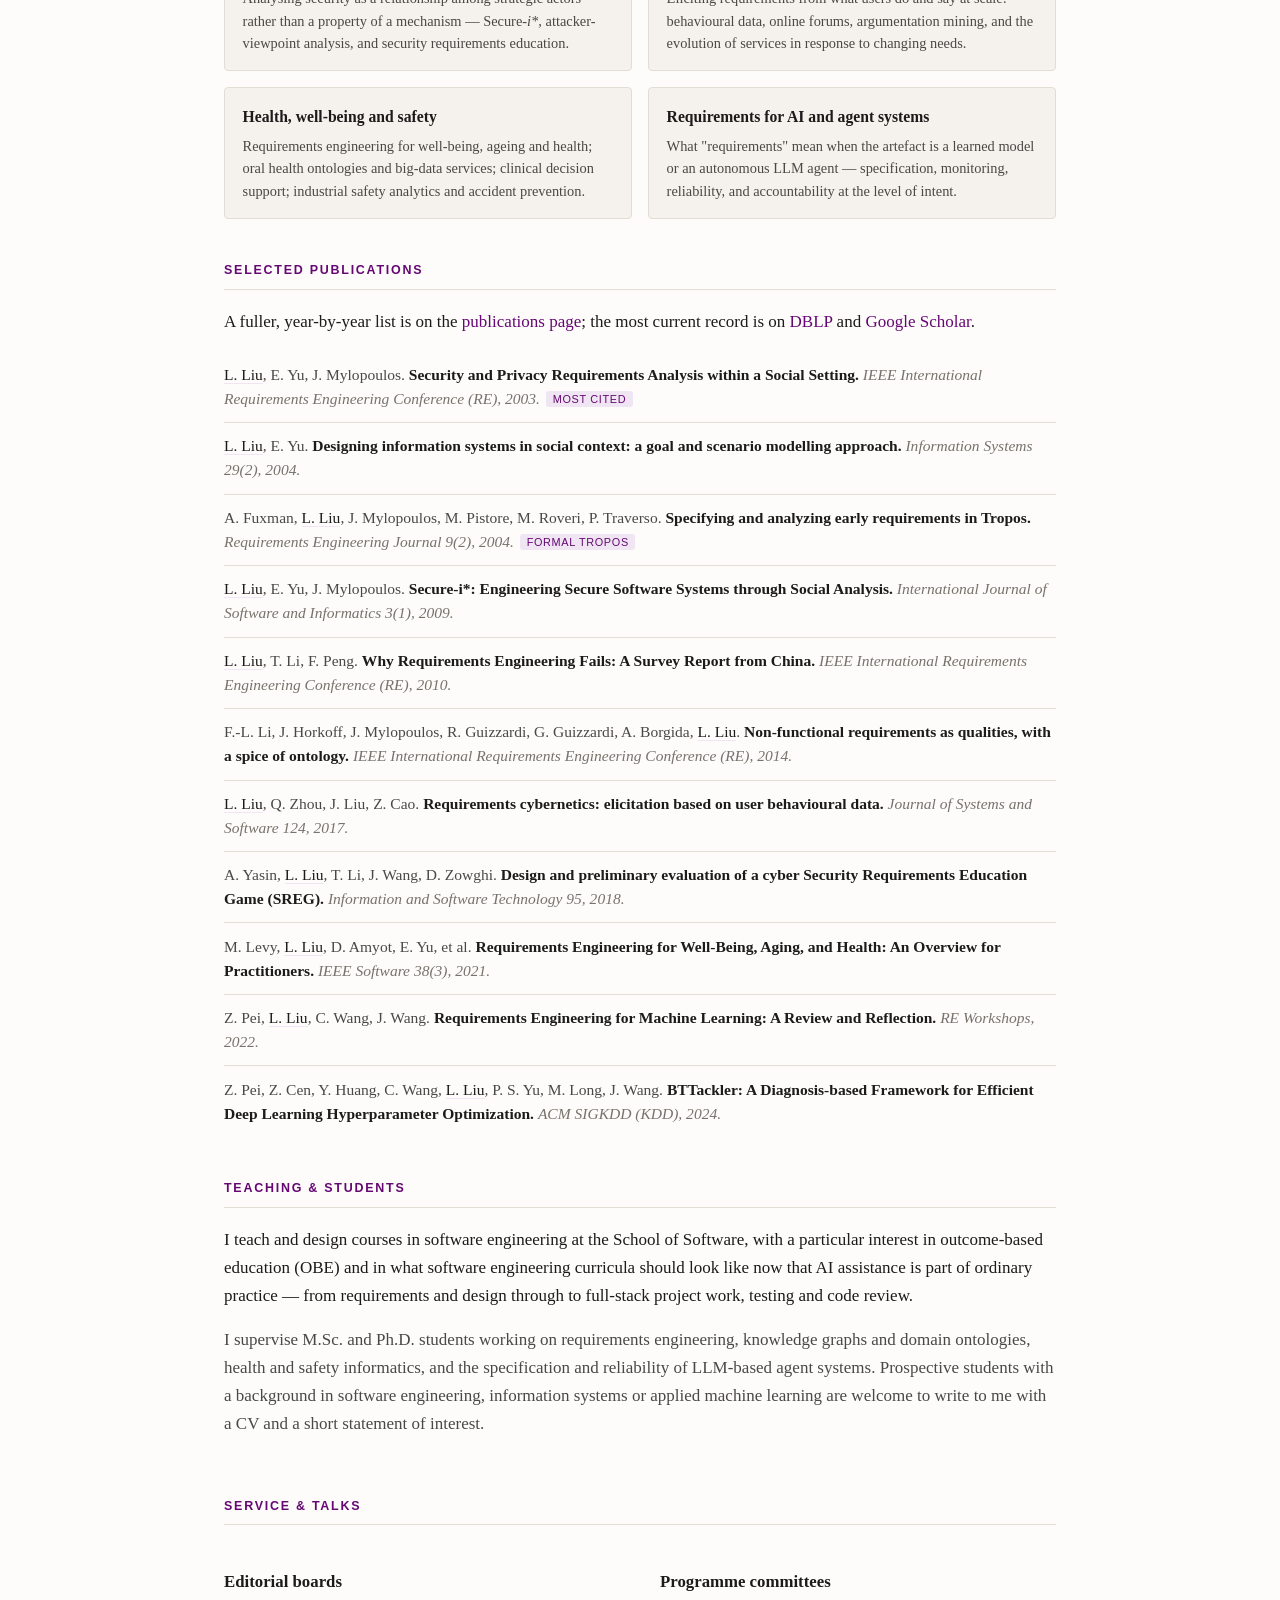
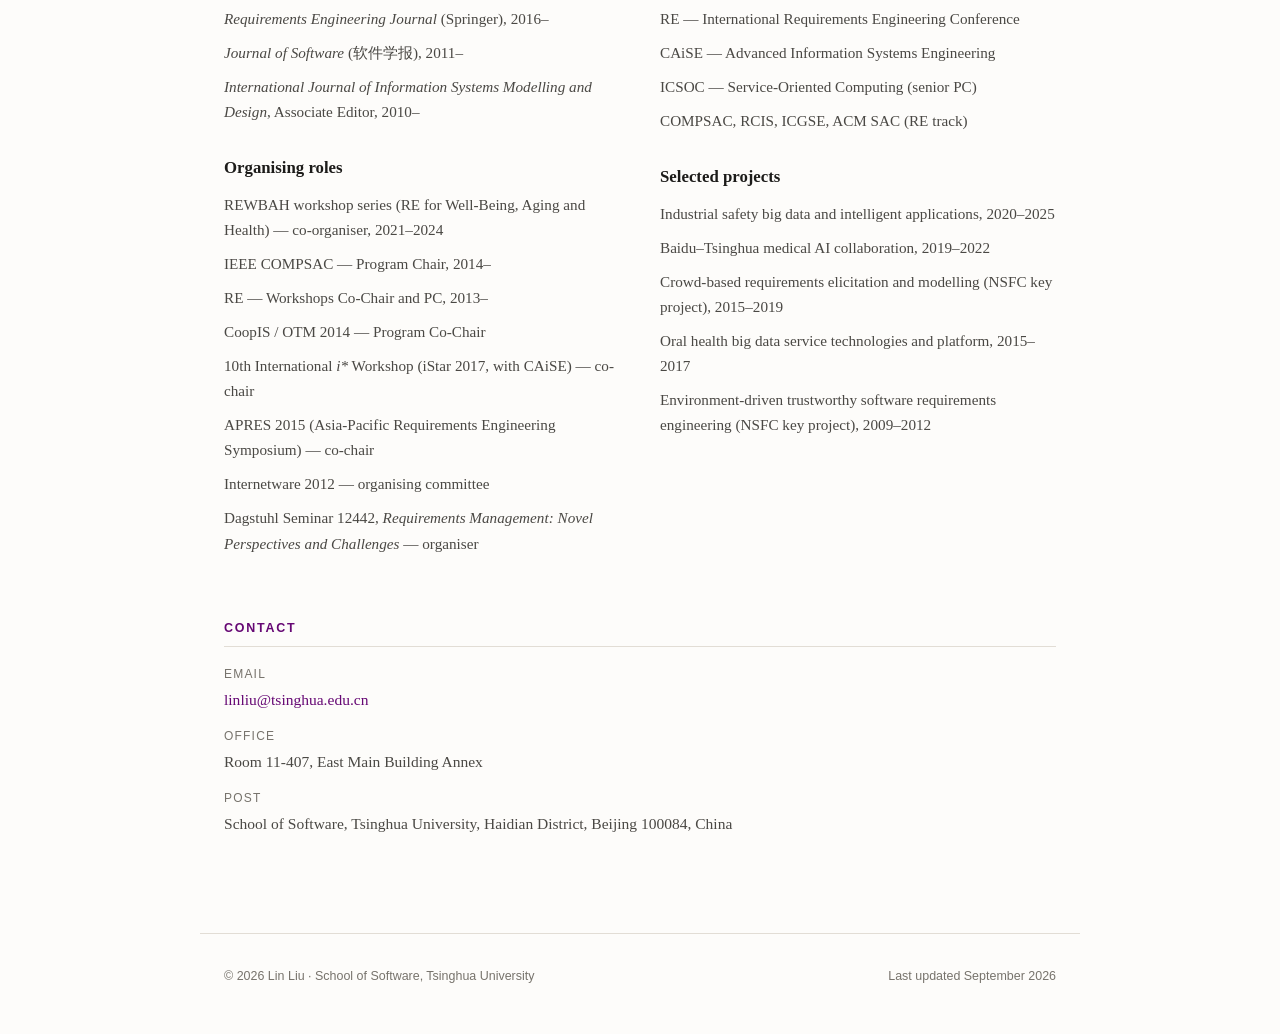
==== commit 43f5c527: "Update office location in contact information" ====
--- a/index.html
+++ b/index.html
@@ -217,7 +217,7 @@
       <dt>Email</dt>
       <dd><a href="mailto:linliu@tsinghua.edu.cn">linliu@tsinghua.edu.cn</a></dd>
       <dt>Office</dt>
-      <dd>Room 1411, Building 2, Ziqiang Science &amp; Technology Building</dd>
+      <dd>Room 11-407, East Main Building Annex </dd>
       <dt>Post</dt>
       <dd>School of Software, Tsinghua University, Haidian District, Beijing 100084, China</dd>
     </dl>
